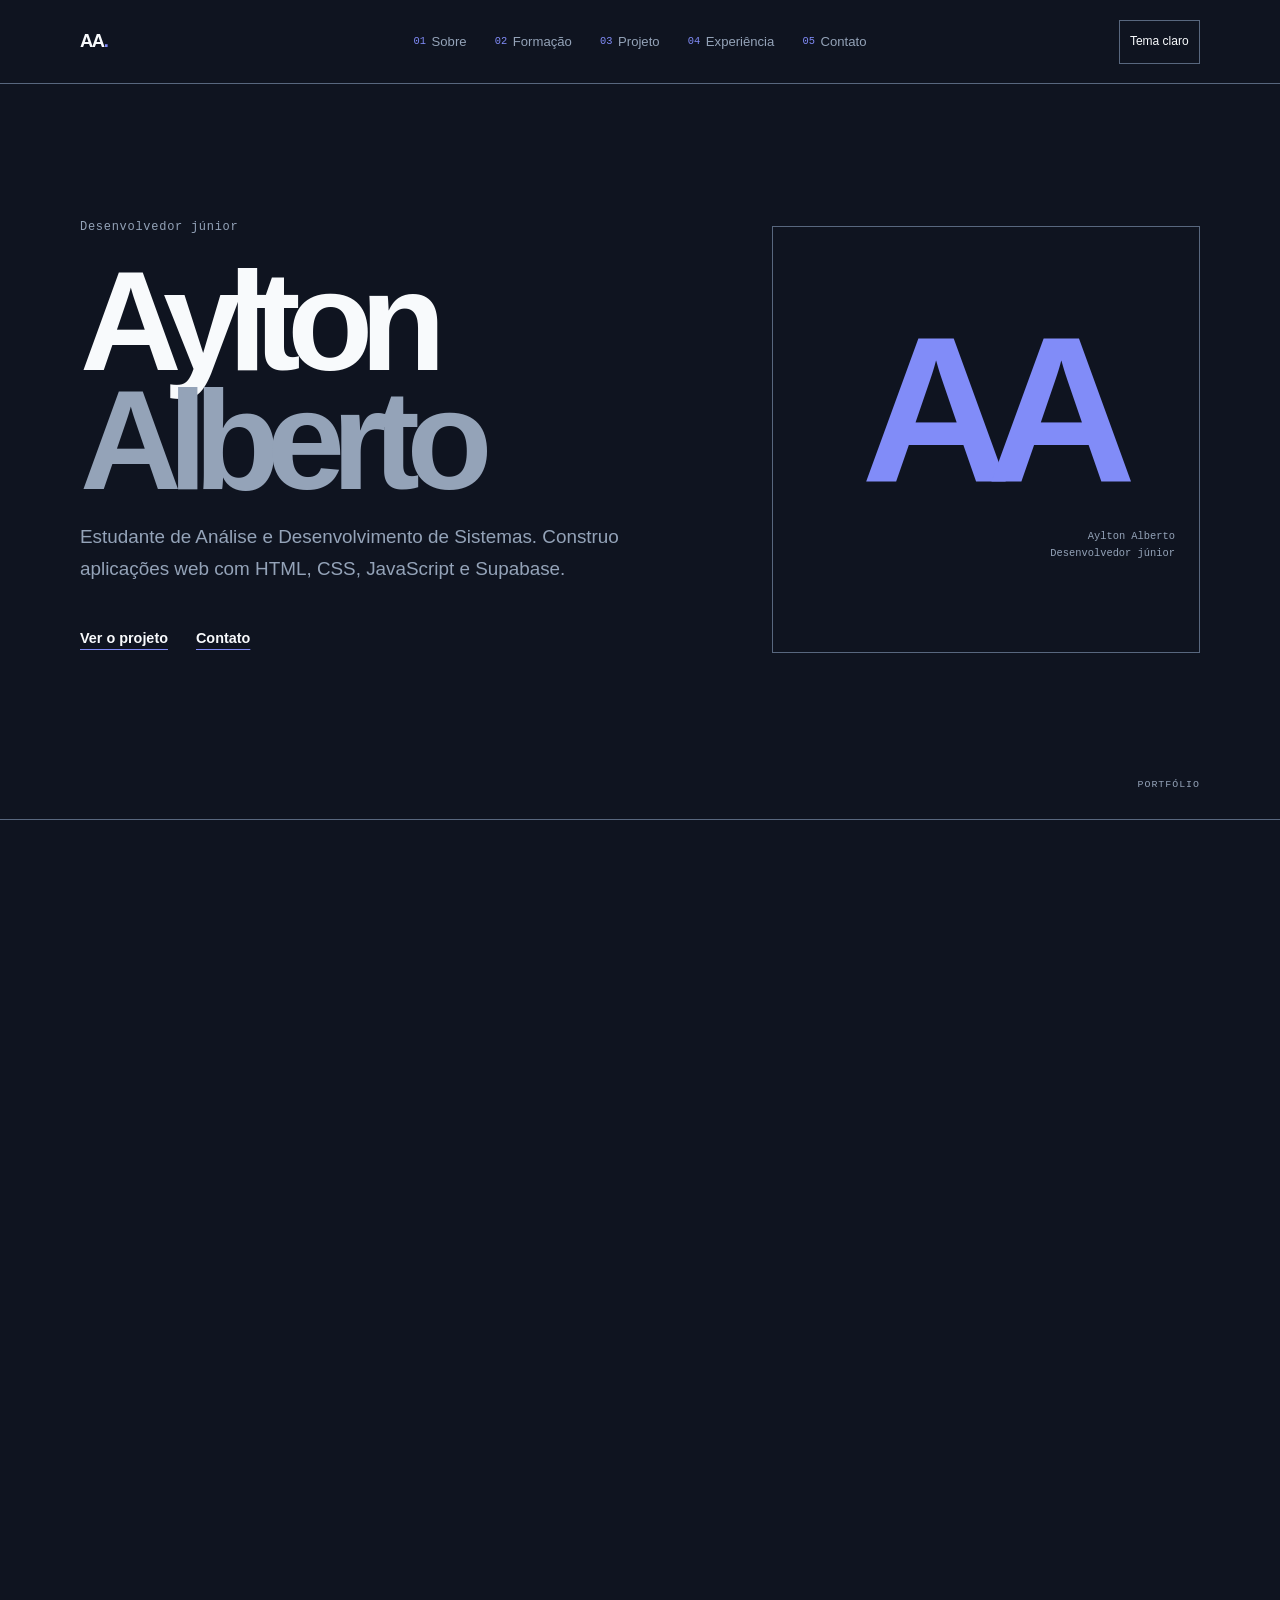
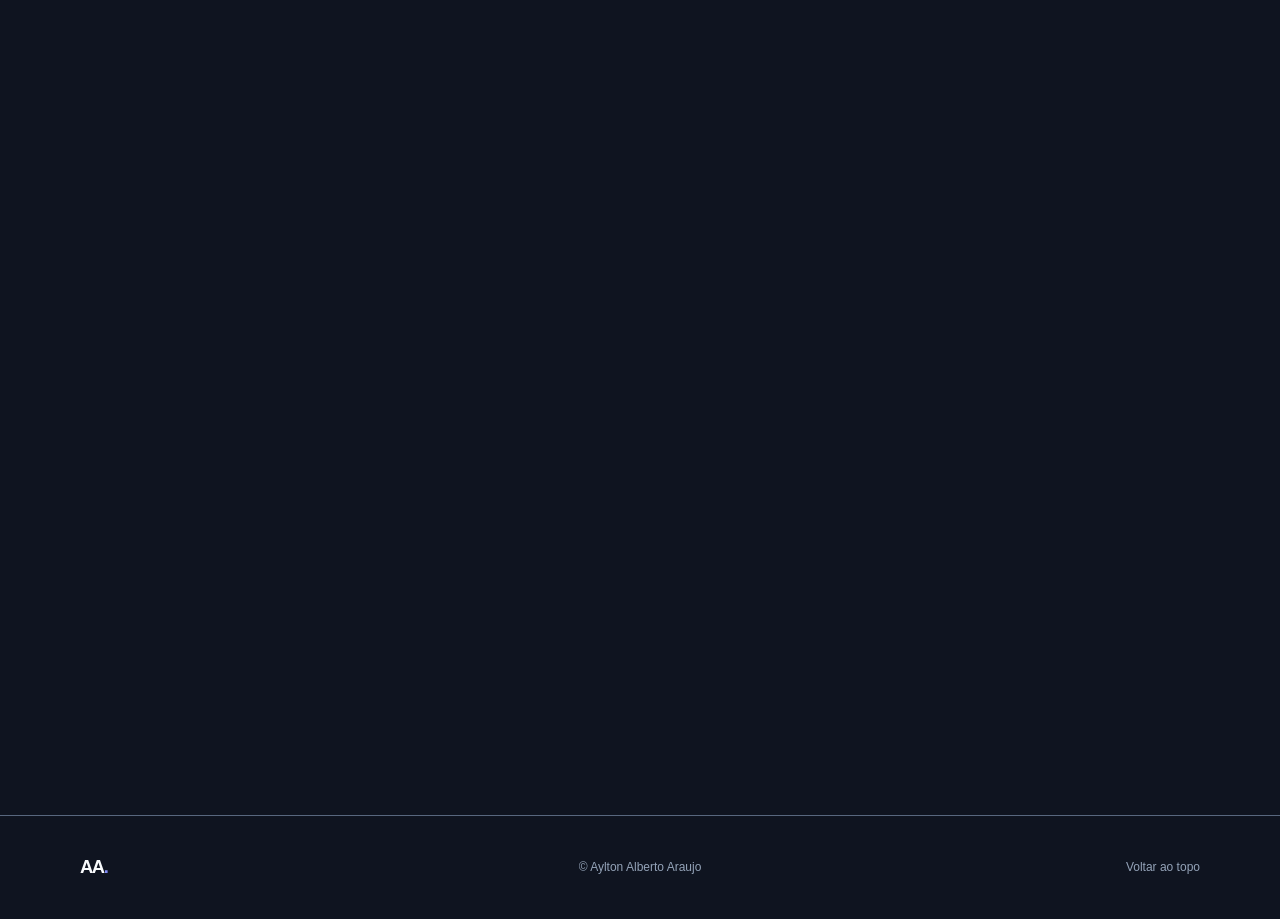
==== index.html @ ed8c5010 "site: versão inicial do currículo online" ====
<!doctype html>
<html lang="pt-BR">
<head>
  <meta charset="utf-8">
  <meta name="viewport" content="width=device-width, initial-scale=1">
  <meta name="description" content="Estudante de Análise e Desenvolvimento de Sistemas que desenvolve aplicações web com HTML, CSS, JavaScript e Supabase.">
  <meta name="theme-color" content="#0f1420">
  <meta http-equiv="Content-Security-Policy" content="default-src 'self'; img-src 'self' data:; style-src 'self'; script-src 'self'; base-uri 'none'; form-action 'none'">
  <link rel="canonical" href="https://dev-aylton.github.io/">
  <meta property="og:type" content="website">
  <meta property="og:title" content="Aylton Alberto Araujo | Desenvolvedor júnior">
  <meta property="og:description" content="Estudante de Análise e Desenvolvimento de Sistemas que desenvolve aplicações web com HTML, CSS, JavaScript e Supabase.">
  <meta property="og:url" content="https://dev-aylton.github.io/">
  <title>Aylton Alberto Araujo | Desenvolvedor júnior</title>
  <link rel="icon" href="assets/favicon.svg" type="image/svg+xml">
  <link rel="stylesheet" href="css/style.css">
  <script src="js/main.js" defer></script>
</head>
<body>
  <a class="skip-link" href="#conteudo">Pular para o conteúdo</a>
  <header class="site-header">
    <a class="wordmark" href="#inicio" aria-label="Aylton Alberto, início">AA<span>.</span></a>
    <button class="menu-toggle" type="button" aria-expanded="false" aria-controls="navegacao" aria-label="Abrir menu" hidden>
      <span></span><span></span>
    </button>
    <nav class="primary-nav" id="navegacao" aria-label="Navegação principal">
      <ul>
        <li><a href="#sobre"><span>01</span> Sobre</a></li>
        <li><a href="#formacao"><span>02</span> Formação</a></li>
        <li><a href="#projeto"><span>03</span> Projeto</a></li>
        <li><a href="#experiencia"><span>04</span> Experiência</a></li>
        <li><a href="#contato"><span>05</span> Contato</a></li>
      </ul>
    </nav>
    <button class="theme-toggle" type="button" aria-pressed="false" aria-label="Ativar tema claro">
      Tema claro
    </button>
  </header>

  <main id="conteudo">
    <section class="hero section-shell" id="inicio" aria-labelledby="titulo-principal">
      <div class="hero-copy">
        <p class="eyebrow">Desenvolvedor júnior</p>
        <h1 id="titulo-principal">Aylton<br><span>Alberto</span></h1>
        <p class="hero-summary">Estudante de Análise e Desenvolvimento de Sistemas. Construo aplicações web com HTML, CSS, JavaScript e Supabase.</p>
        <div class="hero-links">
          <a class="text-link" href="#projeto">Ver o projeto</a>
          <a class="text-link" href="#contato">Contato</a>
        </div>
      </div>
      <div class="hero-mark" aria-label="Monograma AA">
        <span>AA</span>
        <span class="mark-caption">Aylton Alberto<br>Desenvolvedor júnior</span>
      </div>
      <div class="hero-index" aria-hidden="true">PORTFÓLIO</div>
    </section>

    <section class="content-section section-shell about-section" id="sobre" aria-labelledby="titulo-sobre">
      <div class="section-heading">
        <p class="section-number">01 <span>/</span> Sobre</p>
        <h2 id="titulo-sobre">Sobre<br>mim.</h2>
      </div>
      <div class="section-body about-body">
        <p class="lead-copy">Sou estudante de Análise e Desenvolvimento de Sistemas e busco minha primeira oportunidade como desenvolvedor júnior. Meu principal projeto é o GastoPro, um aplicativo de controle financeiro pessoal. Antes da tecnologia, atuei na gestão de restaurantes e hotéis. Pratico jiu-jítsu há 3 anos.</p>
        <figure class="portrait">
          <img src="assets/aylton-sobre.webp" alt="Foto de Aylton Alberto Araujo" width="640" height="800">
          <figcaption>Aylton Alberto</figcaption>
        </figure>
      </div>
    </section>

    <section class="content-section section-shell education-section" id="formacao" aria-labelledby="titulo-formacao">
      <div class="section-heading">
        <p class="section-number">02 <span>/</span> Formação</p>
        <h2 id="titulo-formacao">Formação</h2>
      </div>
      <div class="section-body">
        <div class="detail-row">
          <span class="detail-label">Formação</span>
          <p>Análise e Desenvolvimento de Sistemas <span class="dash">—</span> Uninter <span class="dash">—</span> em andamento</p>
        </div>
        <div class="detail-row">
          <span class="detail-label">Idiomas</span>
          <p>Português e inglês</p>
        </div>
      </div>
    </section>

    <section class="content-section section-shell project-section" id="projeto" aria-labelledby="titulo-projeto">
      <div class="section-heading">
        <p class="section-number">03 <span>/</span> Projeto</p>
        <h2 id="titulo-projeto">GastoPro</h2>
      </div>
      <div class="section-body">
        <div class="project-intro">
          <h3>GastoPro</h3>
          <p>Aplicativo de controle financeiro pessoal (PWA).</p>
        </div>
        <div class="project-facts" aria-label="Destaques do projeto">
          <p><strong>PWA</strong><span>instalável</span></p>
          <p><strong>RLS</strong><span>Segurança por linha no banco (RLS, Supabase)</span></p>
          <p><strong>600+</strong><span>Mais de 600 testes automatizados</span></p>
        </div>
        <ul class="feature-list" aria-label="Funcionalidades">
          <li>Importação de extrato <span>(CSV, OFX e PDF)</span></li>
          <li>Relatórios <span>em PDF, CSV e Excel</span></li>
          <li>Login <span>com Google</span></li>
        </ul>
        <div class="project-links">
          <a class="text-link" href="https://dev-aylton.github.io/gastopro-app/" target="_blank" rel="noopener noreferrer">Abrir o app</a>
          <a class="text-link" href="https://github.com/Dev-Aylton/gastopro-app" target="_blank" rel="noopener noreferrer">Ver o código</a>
        </div>
      </div>
    </section>

    <section class="content-section section-shell experience-section" id="experiencia" aria-labelledby="titulo-experiencia">
      <div class="section-heading">
        <p class="section-number">04 <span>/</span> Experiência</p>
        <h2 id="titulo-experiencia">Experiência</h2>
      </div>
      <div class="section-body experience-list">
        <p>Gerente — Boni Sushi Concept</p>
        <p>Sommelier — Boni Villa Restaurante</p>
        <p>Gerente — Hotel e Restaurante Exotica, Praia da Pipa</p>
        <p>Maître — Bupitanga Hotel, Praia da Pipa</p>
      </div>
    </section>

    <section class="content-section section-shell contact-section" id="contato" aria-labelledby="titulo-contato">
      <div class="section-heading">
        <p class="section-number">05 <span>/</span> Contato</p>
        <h2 id="titulo-contato">Contato</h2>
      </div>
      <div class="section-body contact-links">
        <a class="contact-email" href="mailto:ayltondepipa@gmail.com">ayltondepipa@gmail.com</a>
        <a class="text-link" href="https://github.com/Dev-Aylton" target="_blank" rel="noopener noreferrer">GitHub</a>
        <!-- LinkedIn: adicionar quando existir -->
      </div>
    </section>
  </main>

  <footer class="site-footer section-shell">
    <a class="wordmark footer-mark" href="#inicio" aria-label="Voltar ao início">AA<span>.</span></a>
    <p>© Aylton Alberto Araujo</p>
    <a class="back-to-top" href="#inicio">Voltar ao topo</a>
  </footer>
</body>
</html>
---- css/style.css ----
:root {
  color-scheme: dark;
  --color-bg: #0f1420;
  --color-surface: #151a26;
  --color-text: #f8fafc;
  --color-muted: #94a3b8;
  --color-accent: #818cf8;
  --color-line: #58677e;
  --font-sans: "Segoe UI", "Helvetica Neue", Arial, sans-serif;
  --font-mono: "Cascadia Code", "SFMono-Regular", Consolas, monospace;
  --page-gutter: clamp(1.25rem, 6.25vw, 6.5rem);
}

:root[data-theme="light"] {
  color-scheme: light;
  --color-bg: #f8fafc;
  --color-surface: #ffffff;
  --color-text: #1e293b;
  --color-muted: #475569;
  --color-accent: #3730a3;
  --color-line: #8792a3;
}

* {
  box-sizing: border-box;
}

html {
  scroll-behavior: smooth;
  scroll-padding-top: 6rem;
}

body {
  min-width: 320px;
  margin: 0;
  background: var(--color-bg);
  color: var(--color-text);
  font-family: var(--font-sans);
  font-size: 1rem;
  line-height: 1.65;
  transition: background-color 180ms ease, color 180ms ease;
}

a {
  color: inherit;
  text-decoration-thickness: 1px;
  text-underline-offset: 0.28em;
}

button,
a {
  -webkit-tap-highlight-color: transparent;
}

a:focus-visible,
button:focus-visible {
  outline: 3px solid var(--color-accent);
  outline-offset: 4px;
}

button {
  color: inherit;
  font: inherit;
}

.skip-link {
  position: fixed;
  z-index: 20;
  top: 0.75rem;
  left: 0.75rem;
  padding: 0.7rem 1rem;
  transform: translateY(-180%);
  background: var(--color-text);
  color: var(--color-bg);
}

.skip-link:focus {
  transform: translateY(0);
}

.site-header {
  position: fixed;
  z-index: 10;
  inset: 0 0 auto;
  display: grid;
  grid-template-columns: 1fr auto 1fr;
  align-items: center;
  min-height: 5.25rem;
  padding: 0 var(--page-gutter);
  border-bottom: 1px solid var(--color-line);
  background: var(--color-bg);
}

.wordmark {
  display: inline-flex;
  width: fit-content;
  min-height: 44px;
  align-items: center;
  color: var(--color-text);
  font-size: 1.15rem;
  font-weight: 800;
  letter-spacing: -0.08em;
  text-decoration: none;
}

.wordmark span {
  color: var(--color-accent);
}

.primary-nav ul {
  display: flex;
  gap: clamp(0.8rem, 2.2vw, 2rem);
  align-items: center;
  margin: 0;
  padding: 0;
  list-style: none;
}

.primary-nav a {
  display: inline-flex;
  min-height: 44px;
  align-items: center;
  gap: 0.35rem;
  color: var(--color-muted);
  font-size: 0.82rem;
  text-decoration: none;
  transition: color 160ms ease;
}

.primary-nav a:hover,
.primary-nav a:focus-visible {
  color: var(--color-text);
}

.primary-nav a span,
.section-number,
.eyebrow,
.detail-label,
.hero-index,
.mark-caption,
.portrait figcaption {
  font-family: var(--font-mono);
}

.primary-nav a span {
  color: var(--color-accent);
  font-size: 0.65rem;
}

.theme-toggle {
  display: inline-flex;
  min-width: 44px;
  min-height: 44px;
  justify-self: end;
  align-items: center;
  justify-content: center;
  gap: 0.6rem;
  padding: 0.5rem 0.65rem;
  border: 1px solid var(--color-line);
  background: transparent;
  cursor: pointer;
}

.theme-toggle {
  font-size: 0.75rem;
}

.menu-toggle {
  display: none;
  width: 44px;
  height: 44px;
  justify-self: end;
  align-items: center;
  justify-content: center;
  flex-direction: column;
  gap: 6px;
  border: 1px solid var(--color-line);
  background: transparent;
  cursor: pointer;
}

.menu-toggle span {
  width: 17px;
  height: 1px;
  background: var(--color-text);
}

main {
  padding-top: 5.25rem;
}

.section-shell {
  padding-right: var(--page-gutter);
  padding-left: var(--page-gutter);
}

.hero {
  position: relative;
  display: grid;
  min-height: min(46rem, calc(100svh - 5.25rem));
  grid-template-columns: minmax(0, 1.2fr) minmax(12rem, 0.8fr);
  align-items: center;
  column-gap: 4vw;
  padding-top: 4rem;
  padding-bottom: 5.5rem;
  border-bottom: 1px solid var(--color-line);
  overflow: hidden;
}

.hero-copy {
  position: relative;
  z-index: 1;
}

.eyebrow {
  margin: 0 0 1.6rem;
  color: var(--color-muted);
  font-size: 0.75rem;
  letter-spacing: 0.06em;
}

.eyebrow span {
  padding: 0 0.45rem;
  color: var(--color-accent);
}

h1,
h2,
h3,
p,
figure {
  margin-top: 0;
}

.hero h1 {
  margin-bottom: 1.3rem;
  font-size: clamp(4.3rem, 11vw, 10.25rem);
  font-weight: 650;
  letter-spacing: -0.095em;
  line-height: 0.84;
}

.hero h1 span {
  color: var(--color-muted);
}

.hero-summary {
  max-width: 34rem;
  margin-bottom: 2rem;
  color: var(--color-muted);
  font-size: clamp(1rem, 1.5vw, 1.18rem);
  line-height: 1.7;
}

.hero-links,
.project-links {
  display: flex;
  flex-wrap: wrap;
  gap: 1.75rem;
}

.text-link {
  display: inline-flex;
  min-height: 44px;
  align-items: center;
  gap: 0.6rem;
  color: var(--color-text);
  font-size: 0.9rem;
  font-weight: 600;
  text-decoration-color: var(--color-accent);
  text-decoration-line: underline;
  text-underline-offset: 0.42em;
  transition: color 160ms ease;
}

.text-link:hover {
  color: var(--color-accent);
}

.hero-mark {
  display: flex;
  min-height: 18rem;
  align-items: center;
  justify-content: center;
  flex-direction: column;
  justify-self: end;
  aspect-ratio: 1;
  width: min(100%, 27rem);
  border: 1px solid var(--color-line);
}

.hero-mark > span:first-child {
  color: var(--color-accent);
  font-size: clamp(6rem, 17vw, 13rem);
  font-weight: 750;
  letter-spacing: -0.12em;
  line-height: 0.9;
}

.mark-caption {
  align-self: flex-end;
  margin: 1.5rem 1.5rem 0 0;
  color: var(--color-muted);
  font-size: 0.65rem;
  line-height: 1.6;
  text-align: right;
}

.hero-index {
  position: absolute;
  right: var(--page-gutter);
  bottom: 1.6rem;
  display: flex;
  gap: 1rem;
  color: var(--color-muted);
  font-size: 0.62rem;
  letter-spacing: 0.1em;
}

.hero-index span {
  color: var(--color-accent);
}

.content-section {
  display: grid;
  grid-template-columns: minmax(13rem, 0.8fr) minmax(0, 1.2fr);
  column-gap: 8vw;
  padding-top: clamp(5rem, 10vw, 9.5rem);
  padding-bottom: clamp(5rem, 10vw, 9.5rem);
  border-bottom: 1px solid var(--color-line);
}

.section-heading {
  align-self: start;
}

.section-number {
  margin-bottom: 2.1rem;
  color: var(--color-accent);
  font-size: 0.72rem;
  letter-spacing: 0.1em;
}

.section-number span {
  padding: 0 0.35rem;
  color: var(--color-muted);
}

.section-heading h2 {
  margin-bottom: 0;
  font-size: clamp(2.2rem, 4.5vw, 4.5rem);
  font-weight: 600;
  letter-spacing: -0.075em;
  line-height: 1.02;
}

.section-body {
  min-width: 0;
  align-self: center;
}

.lead-copy {
  max-width: 43rem;
  margin-bottom: 2.5rem;
  font-size: clamp(1.25rem, 2.5vw, 2rem);
  letter-spacing: -0.035em;
  line-height: 1.45;
}

.portrait {
  width: min(100%, 20rem);
  margin: 0 0 0 auto;
}

.portrait img {
  display: block;
  width: 100%;
  height: auto;
  aspect-ratio: 4 / 5;
  object-fit: cover;
  object-position: center;
}

.portrait figcaption {
  margin-top: 0.65rem;
  color: var(--color-muted);
  font-size: 0.62rem;
}

.education-section {
  background: var(--color-surface);
}

.detail-row {
  display: grid;
  grid-template-columns: minmax(6rem, 0.35fr) minmax(0, 1fr);
  gap: 1rem;
  padding: 1.5rem 0;
  border-top: 1px solid var(--color-line);
}

.detail-row:last-child {
  border-bottom: 1px solid var(--color-line);
}

.detail-label {
  color: var(--color-muted);
  font-size: 0.7rem;
}

.detail-row p {
  margin-bottom: 0;
}

.dash {
  color: var(--color-accent);
}

.project-section {
  background: var(--color-bg);
}

.project-intro {
  padding-bottom: 2rem;
  border-bottom: 1px solid var(--color-line);
}

.project-intro h3 {
  margin-bottom: 0.25rem;
  font-size: clamp(2rem, 4vw, 3.5rem);
  font-weight: 600;
  letter-spacing: -0.07em;
}

.project-intro p {
  margin-bottom: 0;
  color: var(--color-muted);
}

.project-facts {
  display: grid;
  grid-template-columns: repeat(3, minmax(0, 1fr));
  gap: 1.5rem;
  padding: 2rem 0;
  border-bottom: 1px solid var(--color-line);
}

.project-facts p {
  display: flex;
  min-width: 0;
  margin-bottom: 0;
  flex-direction: column;
}

.project-facts strong {
  color: var(--color-accent);
  font-size: clamp(2rem, 4.5vw, 4rem);
  font-weight: 600;
  letter-spacing: -0.07em;
  line-height: 1.15;
}

.project-facts p:nth-child(2) strong {
  font-size: clamp(1.7rem, 3vw, 2.8rem);
}

.project-facts span {
  max-width: 13rem;
  color: var(--color-muted);
  font-size: 0.8rem;
  line-height: 1.5;
}

.feature-list {
  margin: 0;
  padding: 0;
  list-style: none;
}

.feature-list li {
  display: flex;
  min-height: 3.8rem;
  align-items: center;
  justify-content: space-between;
  gap: 1rem;
  border-bottom: 1px solid var(--color-line);
  font-size: 0.93rem;
}

.feature-list li span {
  color: var(--color-muted);
  text-align: right;
}

.project-links {
  gap: 1.5rem;
  padding-top: 1.4rem;
}

.experience-section {
  background: var(--color-surface);
}

.experience-list {
  color: var(--color-muted);
  font-size: 0.9rem;
}

.experience-list p {
  margin-bottom: 0;
  padding: 0.65rem 0;
  border-bottom: 1px solid var(--color-line);
}

.experience-list p:first-child {
  border-top: 1px solid var(--color-line);
}

.contact-section {
  min-height: 28rem;
  align-items: center;
  background: var(--color-bg);
}

.contact-links {
  display: flex;
  align-items: flex-start;
  flex-direction: column;
  gap: 1.5rem;
}

.contact-email {
  display: inline-flex;
  max-width: 100%;
  min-height: 44px;
  align-items: center;
  color: var(--color-text);
  font-size: clamp(1.3rem, 3.3vw, 2.9rem);
  font-weight: 600;
  letter-spacing: -0.06em;
  text-decoration-color: var(--color-accent);
  text-underline-offset: 0.3em;
}

.site-footer {
  display: grid;
  min-height: 6.5rem;
  grid-template-columns: 1fr 1fr 1fr;
  align-items: center;
  gap: 1rem;
  border-top: 1px solid var(--color-line);
  color: var(--color-muted);
  font-size: 0.75rem;
}

.footer-mark {
  color: var(--color-text);
}

.site-footer p {
  margin-bottom: 0;
  text-align: center;
}

.back-to-top {
  display: inline-flex;
  min-height: 44px;
  align-items: center;
  justify-self: end;
  color: var(--color-muted);
  text-decoration: none;
}

.not-found-page main {
  padding-top: 0;
}

.not-found {
  display: flex;
  min-height: 100svh;
  align-items: flex-start;
  justify-content: center;
  flex-direction: column;
}

.not-found h1 {
  margin-bottom: 2rem;
  font-size: clamp(3.5rem, 10vw, 8rem);
  letter-spacing: -0.09em;
  line-height: 0.95;
}

.has-reveal .reveal:not(.is-visible) {
  opacity: 0;
  transform: translateY(1.2rem);
}

.reveal {
  transition: opacity 450ms ease, transform 450ms ease;
}

.reveal.is-visible {
  opacity: 1;
  transform: translateY(0);
}

@media (max-width: 900px) {
  .site-header {
    grid-template-columns: auto 1fr auto;
    column-gap: 1.25rem;
  }

  .primary-nav ul {
    gap: clamp(0.45rem, 1.5vw, 1rem);
  }

  .primary-nav a {
    font-size: 0.72rem;
  }

  .theme-toggle {
    gap: 0;
  }

  .content-section {
    column-gap: 5vw;
  }
}

@media (max-width: 680px) {
  :root {
    --page-gutter: 1.25rem;
  }

  .site-header {
    grid-template-columns: 1fr auto auto;
    column-gap: 0.65rem;
    min-height: 4.25rem;
  }

  main {
    padding-top: 4.25rem;
  }

  .menu-toggle:not([hidden]) {
    display: flex;
  }

  .primary-nav {
    grid-column: 1 / -1;
    grid-row: 2;
  }

  .primary-nav ul {
    display: grid;
    grid-template-columns: repeat(2, minmax(0, 1fr));
    gap: 0 1rem;
    padding: 0.25rem 0 1rem;
  }

  .primary-nav a {
    width: 100%;
    font-size: 0.8rem;
  }

  .js .primary-nav:not(.is-open) {
    display: none;
  }

  .hero {
    min-height: 0;
    grid-template-columns: minmax(0, 1fr);
    row-gap: 2.5rem;
    padding-top: 4rem;
    padding-bottom: 4rem;
  }

  .hero h1 {
    font-size: clamp(4.5rem, 19vw, 7rem);
  }

  .hero-mark {
    min-height: 0;
    width: min(72%, 18rem);
    justify-self: start;
  }

  .hero-mark > span:first-child {
    font-size: clamp(6rem, 27vw, 10rem);
  }

  .mark-caption {
    margin-top: 1rem;
    margin-right: 1rem;
  }

  .hero-index {
    right: var(--page-gutter);
    bottom: 1.35rem;
  }

  .content-section {
    grid-template-columns: minmax(0, 1fr);
    row-gap: 2.5rem;
    padding-top: 4.5rem;
    padding-bottom: 4.5rem;
  }

  .section-number {
    margin-bottom: 1.1rem;
  }

  .section-heading h2 {
    font-size: clamp(2.4rem, 11vw, 4rem);
  }

  .lead-copy {
    font-size: 1.3rem;
  }

  .portrait {
    width: min(76%, 18rem);
    margin-left: 0;
  }

  .project-facts {
    grid-template-columns: minmax(0, 1fr);
    gap: 1.25rem;
  }

  .project-facts p {
    display: grid;
    grid-template-columns: 6.5rem minmax(0, 1fr);
    align-items: center;
    gap: 0.75rem;
  }

  .project-facts span {
    max-width: none;
  }

  .feature-list li {
    align-items: flex-start;
    flex-direction: column;
    justify-content: center;
    gap: 0;
    padding: 0.7rem 0;
  }

  .feature-list li span {
    text-align: left;
  }

  .contact-section {
    min-height: 0;
  }

  .contact-email {
    font-size: clamp(1.1rem, 5.2vw, 1.8rem);
  }

  .site-footer {
    min-height: 6rem;
    grid-template-columns: auto 1fr;
    padding-top: 0.75rem;
    padding-bottom: 0.75rem;
  }

  .site-footer p {
    text-align: right;
  }

  .back-to-top {
    grid-column: 1 / -1;
    justify-self: start;
  }
}

@media (prefers-reduced-motion: reduce) {
  *,
  *::before,
  *::after {
    scroll-behavior: auto;
    transition-duration: 0.01ms;
    animation-duration: 0.01ms;
    animation-iteration-count: 1;
  }
}
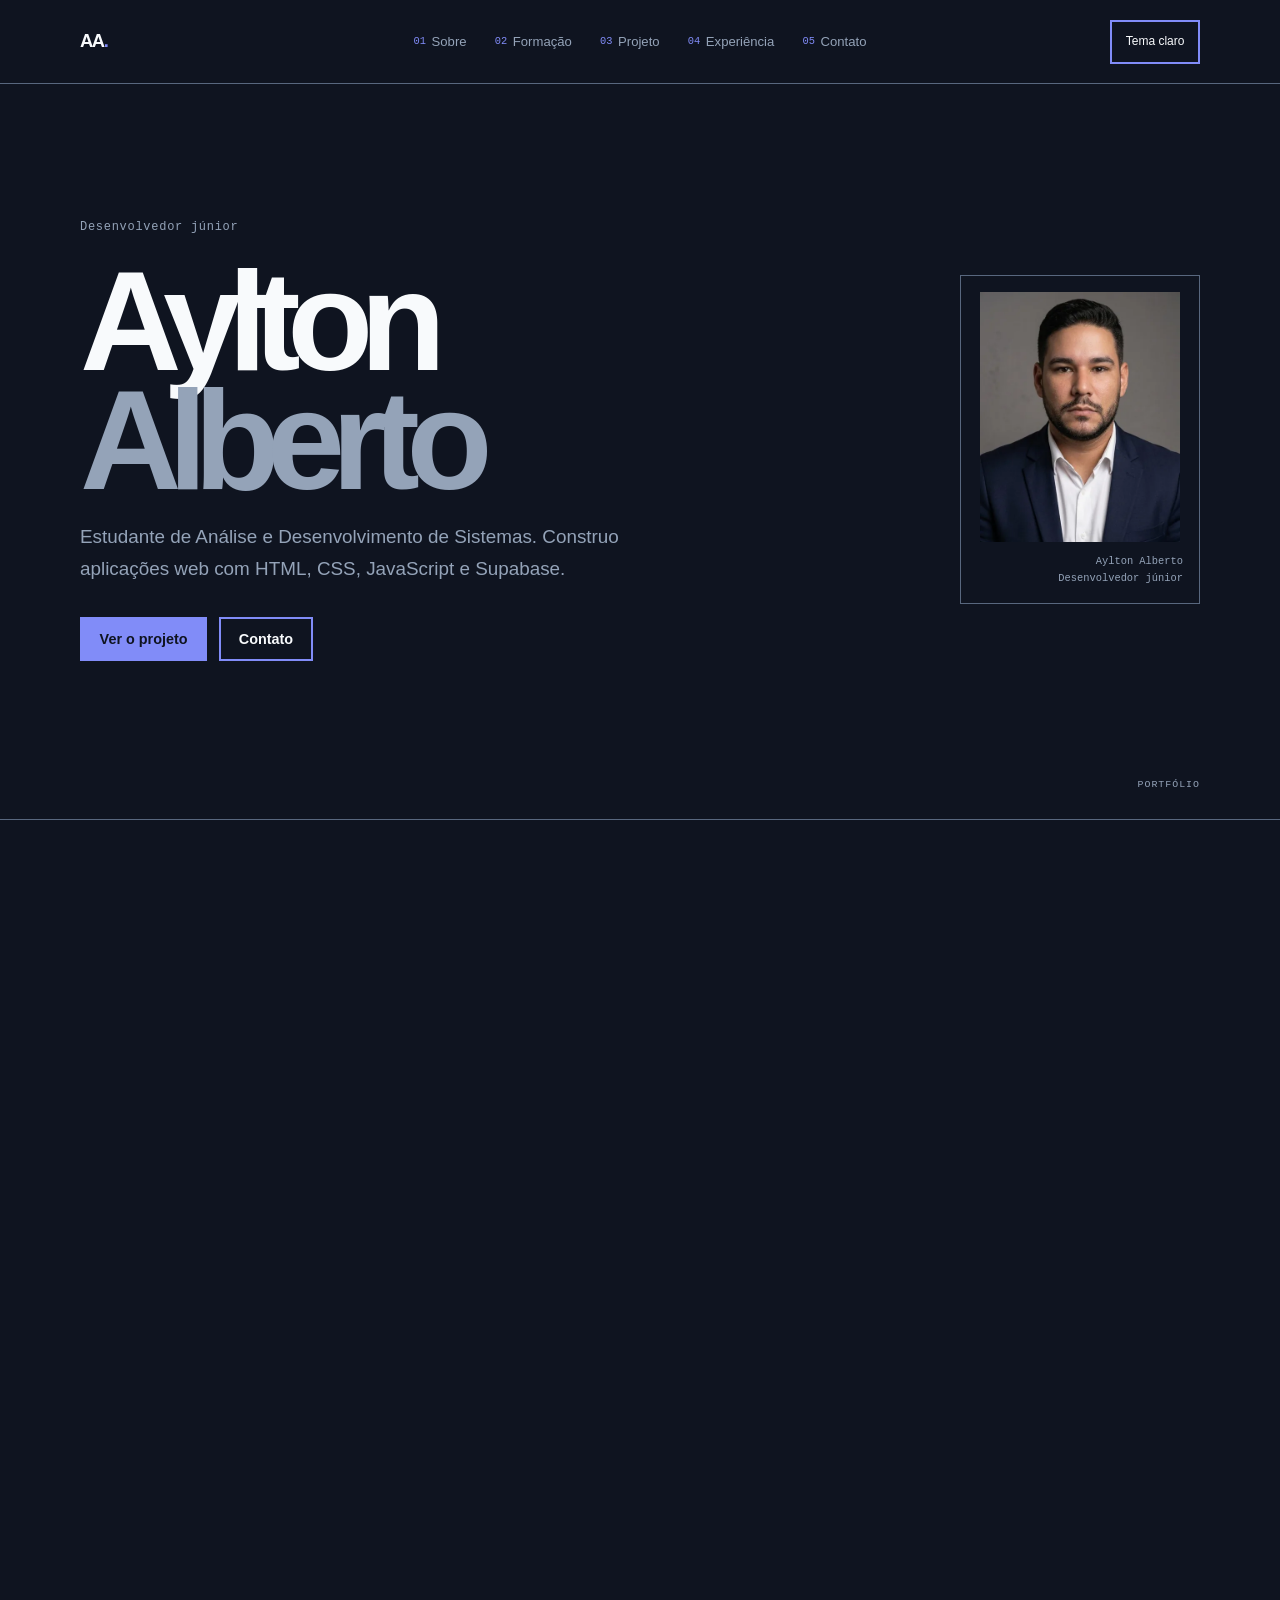
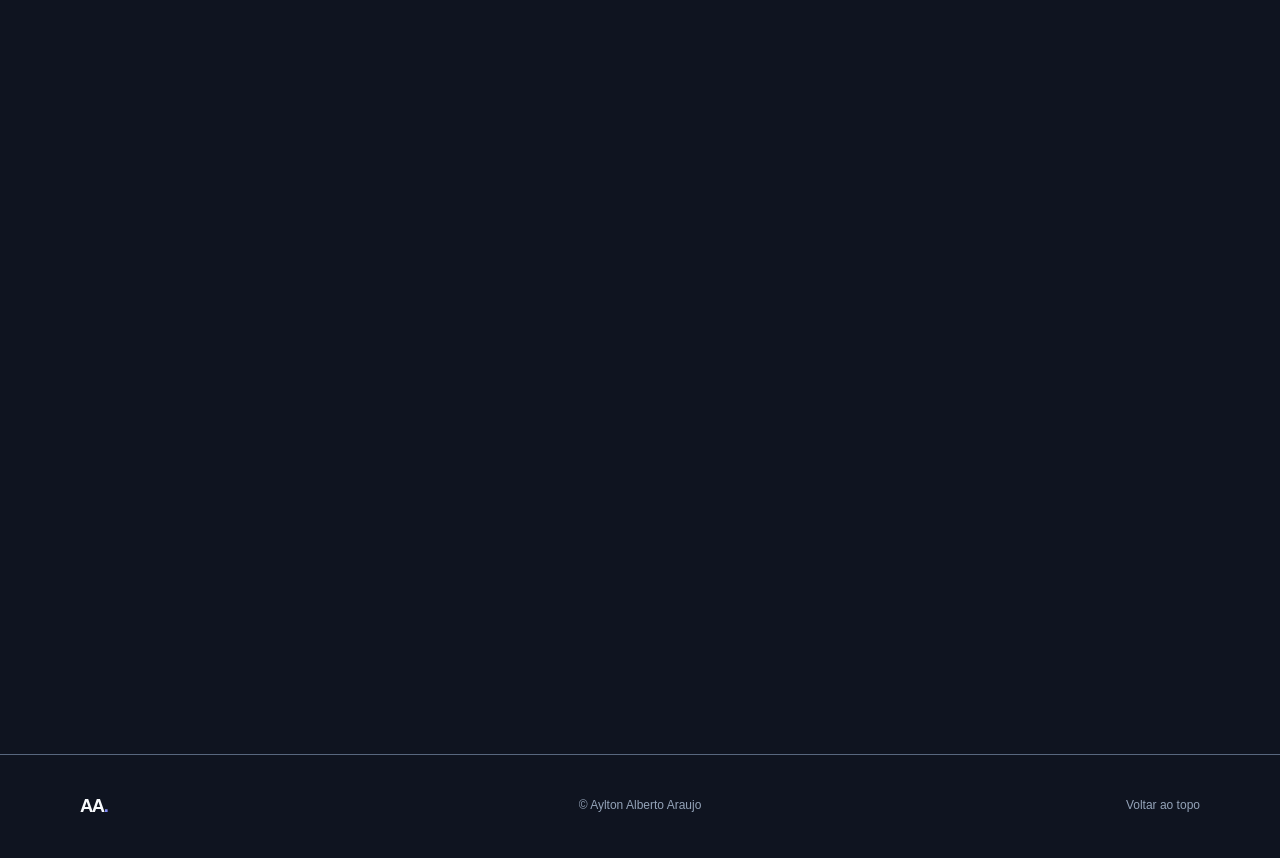
==== commit 03439f6c: "site: botões, foto de perfil e ajustes de conteúdo" ====
--- a/index.html
+++ b/index.html
@@ -44,12 +44,12 @@
         <h1 id="titulo-principal">Aylton<br><span>Alberto</span></h1>
         <p class="hero-summary">Estudante de Análise e Desenvolvimento de Sistemas. Construo aplicações web com HTML, CSS, JavaScript e Supabase.</p>
         <div class="hero-links">
-          <a class="text-link" href="#projeto">Ver o projeto</a>
-          <a class="text-link" href="#contato">Contato</a>
+          <a class="button-link action-primary" href="#projeto">Ver o projeto</a>
+          <a class="button-link action-secondary" href="#contato">Contato</a>
         </div>
       </div>
-      <div class="hero-mark" aria-label="Monograma AA">
-        <span>AA</span>
+      <div class="hero-mark">
+        <img class="hero-portrait" src="assets/aylton-perfil.webp" alt="Retrato de Aylton Alberto Araujo" width="480" height="600">
         <span class="mark-caption">Aylton Alberto<br>Desenvolvedor júnior</span>
       </div>
       <div class="hero-index" aria-hidden="true">PORTFÓLIO</div>
@@ -77,7 +77,8 @@
       <div class="section-body">
         <div class="detail-row">
           <span class="detail-label">Formação</span>
-          <p>Análise e Desenvolvimento de Sistemas <span class="dash">—</span> Uninter <span class="dash">—</span> em andamento</p>
+          <p>Análise e Desenvolvimento de Sistemas <span class="dash">—</span> Uninter <span class="dash">—</span> em andamento
+            <span class="education-progress">41% da carga horária concluída</span></p>
         </div>
         <div class="detail-row">
           <span class="detail-label">Idiomas</span>
@@ -93,7 +94,6 @@
       </div>
       <div class="section-body">
         <div class="project-intro">
-          <h3>GastoPro</h3>
           <p>Aplicativo de controle financeiro pessoal (PWA).</p>
         </div>
         <div class="project-facts" aria-label="Destaques do projeto">
@@ -107,8 +107,8 @@
           <li>Login <span>com Google</span></li>
         </ul>
         <div class="project-links">
-          <a class="text-link" href="https://dev-aylton.github.io/gastopro-app/" target="_blank" rel="noopener noreferrer">Abrir o app</a>
-          <a class="text-link" href="https://github.com/Dev-Aylton/gastopro-app" target="_blank" rel="noopener noreferrer">Ver o código</a>
+          <a class="button-link action-primary" href="https://dev-aylton.github.io/gastopro-app/" target="_blank" rel="noopener noreferrer">Abrir o app</a>
+          <a class="button-link action-secondary" href="https://github.com/Dev-Aylton/gastopro-app" target="_blank" rel="noopener noreferrer">Ver o código</a>
         </div>
       </div>
     </section>
@@ -132,8 +132,8 @@
         <h2 id="titulo-contato">Contato</h2>
       </div>
       <div class="section-body contact-links">
-        <a class="contact-email" href="mailto:ayltondepipa@gmail.com">ayltondepipa@gmail.com</a>
-        <a class="text-link" href="https://github.com/Dev-Aylton" target="_blank" rel="noopener noreferrer">GitHub</a>
+        <a class="button-link action-primary contact-email" href="mailto:ayltondepipa@gmail.com">ayltondepipa@gmail.com</a>
+        <a class="button-link action-secondary" href="https://github.com/Dev-Aylton" target="_blank" rel="noopener noreferrer">GitHub</a>
         <!-- LinkedIn: adicionar quando existir -->
       </div>
     </section>
--- a/css/style.css
+++ b/css/style.css
@@ -6,6 +6,7 @@
   --color-muted: #94a3b8;
   --color-accent: #818cf8;
   --color-line: #58677e;
+  --button-ink: #0f1420;
   --font-sans: "Segoe UI", "Helvetica Neue", Arial, sans-serif;
   --font-mono: "Cascadia Code", "SFMono-Regular", Consolas, monospace;
   --page-gutter: clamp(1.25rem, 6.25vw, 6.5rem);
@@ -19,6 +20,7 @@
   --color-muted: #475569;
   --color-accent: #3730a3;
   --color-line: #8792a3;
+  --button-ink: #ffffff;
 }
 
 * {
@@ -55,7 +57,7 @@
 a:focus-visible,
 button:focus-visible {
   outline: 3px solid var(--color-accent);
-  outline-offset: 4px;
+  outline-offset: 3px;
 }
 
 button {
@@ -154,15 +156,24 @@
   justify-self: end;
   align-items: center;
   justify-content: center;
-  gap: 0.6rem;
-  padding: 0.5rem 0.65rem;
-  border: 1px solid var(--color-line);
+  padding: 0.55rem 0.85rem;
+  border: 2px solid var(--color-accent);
   background: transparent;
+  font-size: 0.75rem;
   cursor: pointer;
-}
-
-.theme-toggle {
-  font-size: 0.75rem;
+  transition: background-color 140ms ease, color 140ms ease, border-color 140ms ease;
+}
+
+.theme-toggle:hover {
+  border-color: var(--color-accent);
+  background: var(--color-accent);
+  color: var(--button-ink);
+}
+
+.theme-toggle:active {
+  border-color: var(--color-accent);
+  background: var(--color-surface);
+  color: var(--color-text);
 }
 
 .menu-toggle {
@@ -255,51 +266,79 @@
 .hero-links,
 .project-links {
   display: flex;
+  align-items: flex-start;
   flex-wrap: wrap;
-  gap: 1.75rem;
-}
-
-.text-link {
+  gap: 0.75rem;
+}
+
+.button-link {
   display: inline-flex;
+  width: fit-content;
+  max-width: 100%;
   min-height: 44px;
   align-items: center;
-  gap: 0.6rem;
+  justify-content: center;
+  padding: 0.65rem 1.1rem;
+  border: 2px solid transparent;
   color: var(--color-text);
   font-size: 0.9rem;
-  font-weight: 600;
-  text-decoration-color: var(--color-accent);
-  text-decoration-line: underline;
-  text-underline-offset: 0.42em;
-  transition: color 160ms ease;
-}
-
-.text-link:hover {
+  font-weight: 700;
+  line-height: 1.3;
+  text-decoration: none;
+  transition: background-color 140ms ease, color 140ms ease, border-color 140ms ease;
+}
+
+.action-primary {
+  border-color: var(--color-accent);
+  color: var(--button-ink);
+  background: var(--color-accent);
+}
+
+.action-primary:hover {
   color: var(--color-accent);
+  background: transparent;
+}
+
+.action-secondary {
+  border-color: var(--color-accent);
+  color: var(--color-text);
+  background: transparent;
+}
+
+.action-secondary:hover {
+  color: var(--button-ink);
+  background: var(--color-accent);
+}
+
+.button-link:active {
+  border-color: var(--color-accent);
+  color: var(--color-text);
+  background: var(--color-surface);
 }
 
 .hero-mark {
   display: flex;
-  min-height: 18rem;
-  align-items: center;
+  width: min(100%, 15rem);
+  align-items: flex-end;
   justify-content: center;
   flex-direction: column;
   justify-self: end;
-  aspect-ratio: 1;
-  width: min(100%, 27rem);
+  gap: 0.7rem;
+  padding: 1rem;
   border: 1px solid var(--color-line);
 }
 
-.hero-mark > span:first-child {
-  color: var(--color-accent);
-  font-size: clamp(6rem, 17vw, 13rem);
-  font-weight: 750;
-  letter-spacing: -0.12em;
-  line-height: 0.9;
+.hero-portrait {
+  display: block;
+  width: min(100%, 12.5rem);
+  height: auto;
+  aspect-ratio: 4 / 5;
+  align-self: center;
+  object-fit: cover;
 }
 
 .mark-caption {
-  align-self: flex-end;
-  margin: 1.5rem 1.5rem 0 0;
+  margin: 0;
   color: var(--color-muted);
   font-size: 0.65rem;
   line-height: 1.6;
@@ -412,6 +451,13 @@
   margin-bottom: 0;
 }
 
+.education-progress {
+  display: block;
+  margin-top: 0.25rem;
+  color: var(--color-muted);
+  font-size: 0.875em;
+}
+
 .dash {
   color: var(--color-accent);
 }
@@ -423,13 +469,6 @@
 .project-intro {
   padding-bottom: 2rem;
   border-bottom: 1px solid var(--color-line);
-}
-
-.project-intro h3 {
-  margin-bottom: 0.25rem;
-  font-size: clamp(2rem, 4vw, 3.5rem);
-  font-weight: 600;
-  letter-spacing: -0.07em;
 }
 
 .project-intro p {
@@ -441,6 +480,7 @@
   display: grid;
   grid-template-columns: repeat(3, minmax(0, 1fr));
   gap: 1.5rem;
+  align-items: start;
   padding: 2rem 0;
   border-bottom: 1px solid var(--color-line);
 }
@@ -460,10 +500,6 @@
   line-height: 1.15;
 }
 
-.project-facts p:nth-child(2) strong {
-  font-size: clamp(1.7rem, 3vw, 2.8rem);
-}
-
 .project-facts span {
   max-width: 13rem;
   color: var(--color-muted);
@@ -526,20 +562,13 @@
   display: flex;
   align-items: flex-start;
   flex-direction: column;
-  gap: 1.5rem;
+  gap: 0.75rem;
 }
 
 .contact-email {
-  display: inline-flex;
-  max-width: 100%;
-  min-height: 44px;
-  align-items: center;
-  color: var(--color-text);
-  font-size: clamp(1.3rem, 3.3vw, 2.9rem);
-  font-weight: 600;
-  letter-spacing: -0.06em;
-  text-decoration-color: var(--color-accent);
-  text-underline-offset: 0.3em;
+  font-size: clamp(1rem, 3vw, 2rem);
+  letter-spacing: -0.045em;
+  white-space: nowrap;
 }
 
 .site-footer {
@@ -618,10 +647,6 @@
     font-size: 0.72rem;
   }
 
-  .theme-toggle {
-    gap: 0;
-  }
-
   .content-section {
     column-gap: 5vw;
   }
@@ -680,13 +705,12 @@
   }
 
   .hero-mark {
-    min-height: 0;
-    width: min(72%, 18rem);
+    width: min(72vw, 15rem);
     justify-self: start;
   }
 
-  .hero-mark > span:first-child {
-    font-size: clamp(6rem, 27vw, 10rem);
+  .hero-portrait {
+    width: min(100%, 12.5rem);
   }
 
   .mark-caption {
@@ -753,10 +777,6 @@
 
   .contact-section {
     min-height: 0;
-  }
-
-  .contact-email {
-    font-size: clamp(1.1rem, 5.2vw, 1.8rem);
   }
 
   .site-footer {
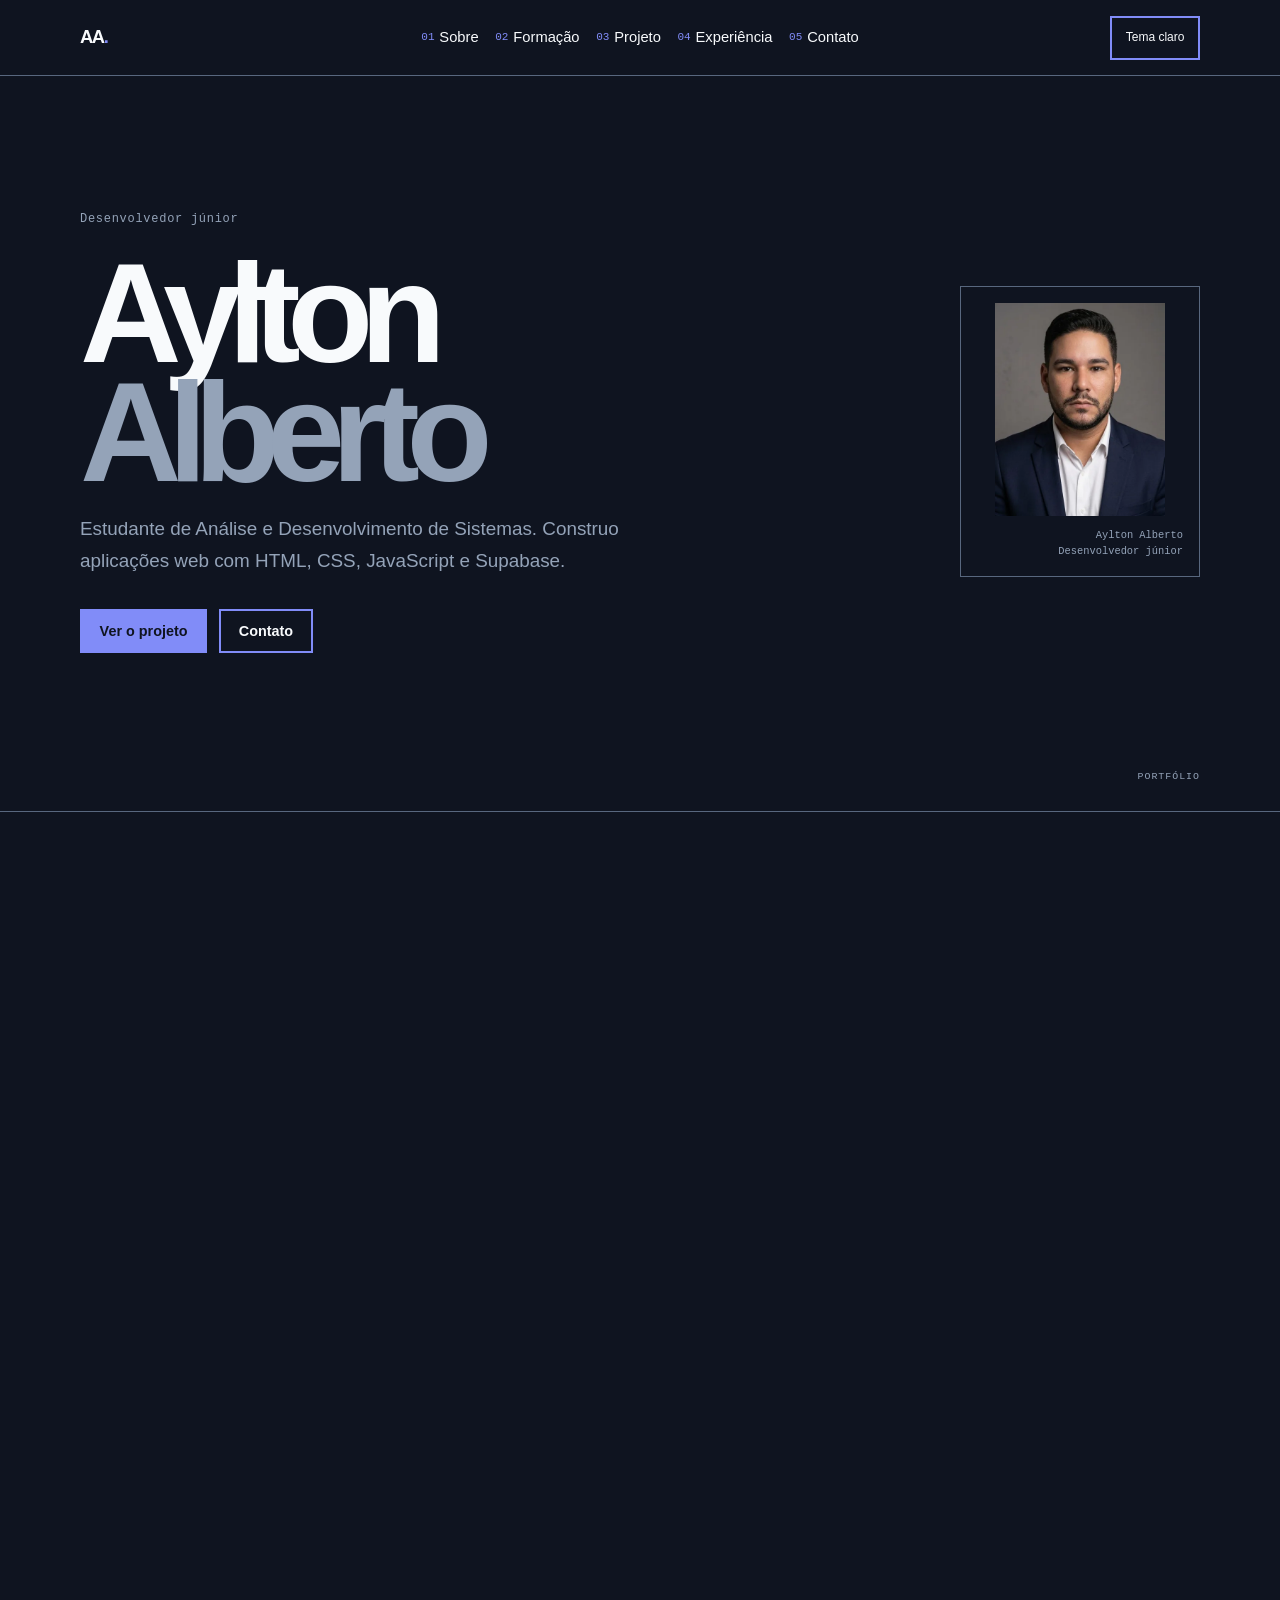
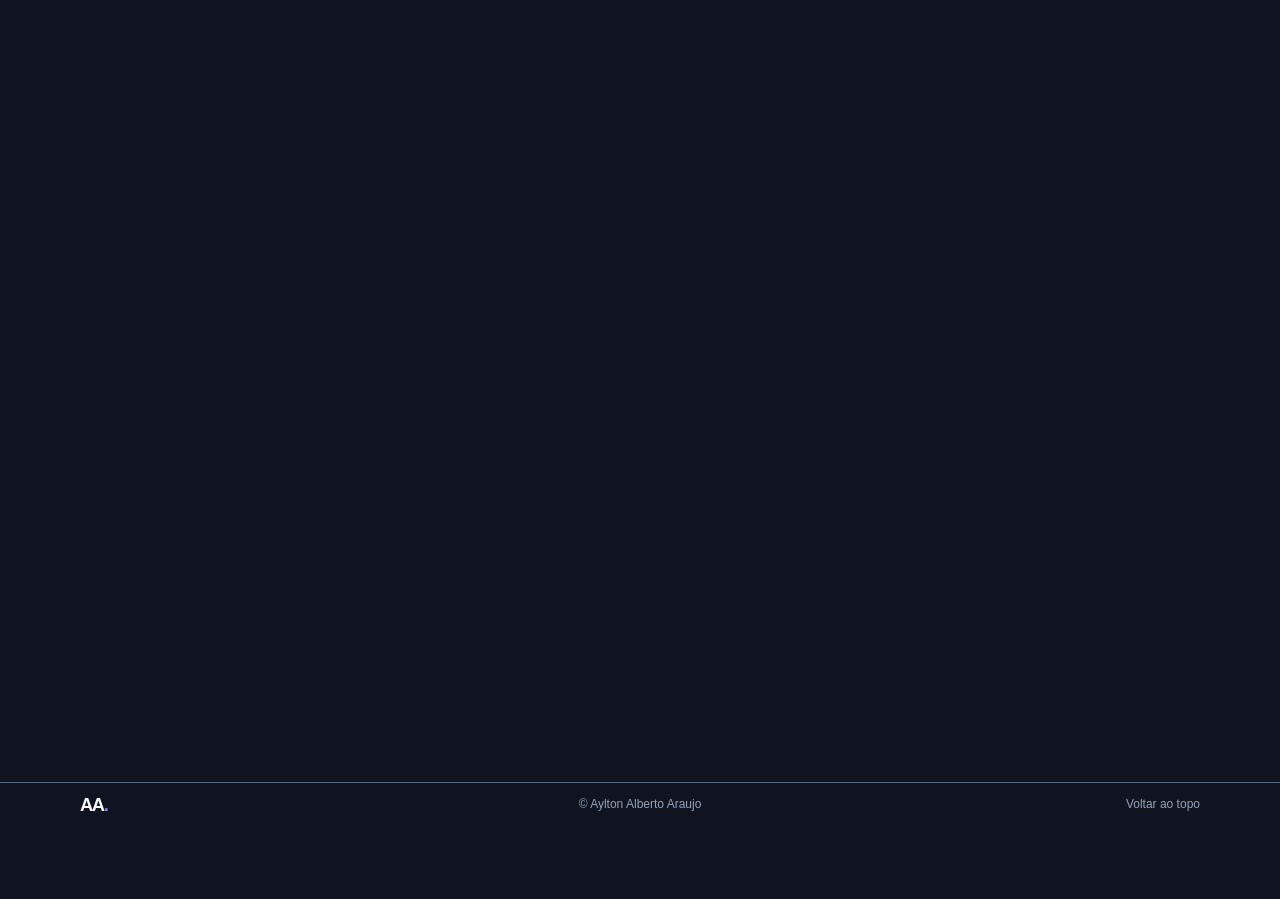
==== commit c0e1fd88: "site: contato corrigido, interações dos links e botão voltar ao topo" ====
--- a/index.html
+++ b/index.html
@@ -107,8 +107,11 @@
           <li>Login <span>com Google</span></li>
         </ul>
         <div class="project-links">
-          <a class="button-link action-primary" href="https://dev-aylton.github.io/gastopro-app/" target="_blank" rel="noopener noreferrer">Abrir o app</a>
-          <a class="button-link action-secondary" href="https://github.com/Dev-Aylton/gastopro-app" target="_blank" rel="noopener noreferrer">Ver o código</a>
+          <div class="action-group">
+            <a class="button-link action-primary" href="https://dev-aylton.github.io/gastopro-app/" target="_blank" rel="noopener noreferrer">Abrir o app</a>
+            <a class="button-link action-secondary" href="https://github.com/Dev-Aylton/gastopro-app" target="_blank" rel="noopener noreferrer">Ver o código</a>
+            <p class="action-status" role="status" aria-live="polite"></p>
+          </div>
         </div>
       </div>
     </section>
@@ -132,8 +135,13 @@
         <h2 id="titulo-contato">Contato</h2>
       </div>
       <div class="section-body contact-links">
-        <a class="button-link action-primary contact-email" href="mailto:ayltondepipa@gmail.com">ayltondepipa@gmail.com</a>
-        <a class="button-link action-secondary" href="https://github.com/Dev-Aylton" target="_blank" rel="noopener noreferrer">GitHub</a>
+        <div class="action-group">
+          <a class="button-link action-primary contact-email" href="mailto:desenvolvedor.aylton@gmail.com">desenvolvedor.aylton@gmail.com</a>
+          <button class="button-link action-secondary copy-email" type="button">Copiar e-mail</button>
+          <a class="button-link action-secondary" href="https://github.com/Dev-Aylton" target="_blank" rel="noopener noreferrer">GitHub</a>
+          <a class="button-link action-secondary contact-phone" href="tel:+5584994528791">+55 84 99452-8791</a>
+          <p class="action-status" role="status" aria-live="polite"></p>
+        </div>
         <!-- LinkedIn: adicionar quando existir -->
       </div>
     </section>
@@ -144,5 +152,6 @@
     <p>© Aylton Alberto Araujo</p>
     <a class="back-to-top" href="#inicio">Voltar ao topo</a>
   </footer>
+  <button class="floating-top" type="button" aria-label="Voltar ao topo" hidden>Topo</button>
 </body>
 </html>
--- a/css/style.css
+++ b/css/style.css
@@ -29,7 +29,7 @@
 
 html {
   scroll-behavior: smooth;
-  scroll-padding-top: 6rem;
+  scroll-padding-top: 6.25rem;
 }
 
 body {
@@ -47,6 +47,13 @@
   color: inherit;
   text-decoration-thickness: 1px;
   text-underline-offset: 0.28em;
+}
+
+a:hover {
+  color: var(--color-accent);
+  text-decoration-color: var(--color-accent);
+  text-decoration-line: underline;
+  text-decoration-thickness: 2px;
 }
 
 button,
@@ -87,7 +94,7 @@
   display: grid;
   grid-template-columns: 1fr auto 1fr;
   align-items: center;
-  min-height: 5.25rem;
+  min-height: 4.75rem;
   padding: 0 var(--page-gutter);
   border-bottom: 1px solid var(--color-line);
   background: var(--color-bg);
@@ -111,7 +118,7 @@
 
 .primary-nav ul {
   display: flex;
-  gap: clamp(0.8rem, 2.2vw, 2rem);
+  gap: clamp(0.3rem, 1.3vw, 1.1rem);
   align-items: center;
   margin: 0;
   padding: 0;
@@ -119,19 +126,28 @@
 }
 
 .primary-nav a {
+  position: relative;
   display: inline-flex;
   min-height: 44px;
   align-items: center;
-  gap: 0.35rem;
-  color: var(--color-muted);
-  font-size: 0.82rem;
+  gap: 0.3rem;
+  color: var(--color-text);
+  font-size: clamp(0.8rem, 1.15vw, 1rem);
   text-decoration: none;
-  transition: color 160ms ease;
+  transition: color 140ms ease;
 }
 
 .primary-nav a:hover,
-.primary-nav a:focus-visible {
-  color: var(--color-text);
+.primary-nav a:focus-visible,
+.primary-nav a[aria-current="true"] {
+  color: var(--color-accent);
+}
+
+.primary-nav a[aria-current="true"] {
+  text-decoration-color: var(--color-accent);
+  text-decoration-line: underline;
+  text-decoration-thickness: 2px;
+  text-underline-offset: 0.45em;
 }
 
 .primary-nav a span,
@@ -146,7 +162,7 @@
 
 .primary-nav a span {
   color: var(--color-accent);
-  font-size: 0.65rem;
+  font-size: 0.75em;
 }
 
 .theme-toggle {
@@ -197,7 +213,11 @@
 }
 
 main {
-  padding-top: 5.25rem;
+  padding-top: 4.75rem;
+}
+
+section[id] {
+  scroll-margin-top: 5.75rem;
 }
 
 .section-shell {
@@ -286,6 +306,10 @@
   line-height: 1.3;
   text-decoration: none;
   transition: background-color 140ms ease, color 140ms ease, border-color 140ms ease;
+}
+
+.button-link:hover {
+  text-decoration: none;
 }
 
 .action-primary {
@@ -330,7 +354,7 @@
 
 .hero-portrait {
   display: block;
-  width: min(100%, 12.5rem);
+  width: min(100%, 10.625rem);
   height: auto;
   aspect-ratio: 4 / 5;
   align-self: center;
@@ -533,6 +557,34 @@
   padding-top: 1.4rem;
 }
 
+.action-group {
+  display: flex;
+  min-width: 0;
+  max-width: 100%;
+  align-items: flex-start;
+  flex-wrap: wrap;
+  gap: 0.75rem;
+}
+
+.action-status {
+  flex: 0 0 100%;
+  min-height: 1.5rem;
+  margin: 0;
+  color: var(--color-text);
+  font-family: var(--font-mono);
+  font-size: 0.75rem;
+  line-height: 1.5rem;
+}
+
+.contact-links .action-group {
+  row-gap: 0.75rem;
+}
+
+.copy-email,
+.contact-phone {
+  white-space: nowrap;
+}
+
 .experience-section {
   background: var(--color-surface);
 }
@@ -566,8 +618,8 @@
 }
 
 .contact-email {
-  font-size: clamp(1rem, 3vw, 2rem);
-  letter-spacing: -0.045em;
+  font-size: clamp(0.875rem, 4.1vw, 1.35rem);
+  letter-spacing: -0.035em;
   white-space: nowrap;
 }
 
@@ -598,6 +650,45 @@
   justify-self: end;
   color: var(--color-muted);
   text-decoration: none;
+}
+
+.floating-top {
+  position: fixed;
+  z-index: 9;
+  right: calc(1.25rem + env(safe-area-inset-right));
+  bottom: calc(1.25rem + env(safe-area-inset-bottom));
+  display: inline-flex;
+  min-width: 44px;
+  min-height: 44px;
+  align-items: center;
+  justify-content: center;
+  padding: 0.55rem 0.85rem;
+  border: 2px solid var(--color-accent);
+  background: var(--color-surface);
+  color: var(--color-text);
+  font: 700 0.85rem/1.2 var(--font-sans);
+  cursor: pointer;
+  transition: background-color 140ms ease, color 140ms ease;
+}
+
+.floating-top:hover {
+  border-color: var(--color-accent);
+  background: var(--color-accent);
+  color: var(--button-ink);
+  text-decoration: none;
+}
+
+.floating-top:active {
+  background: var(--color-bg);
+  color: var(--color-text);
+}
+
+.floating-top[hidden] {
+  display: none;
+}
+
+.site-footer {
+  padding-bottom: calc(4.5rem + env(safe-area-inset-bottom));
 }
 
 .not-found-page main {
@@ -640,11 +731,7 @@
   }
 
   .primary-nav ul {
-    gap: clamp(0.45rem, 1.5vw, 1rem);
-  }
-
-  .primary-nav a {
-    font-size: 0.72rem;
+    gap: clamp(0.25rem, 1vw, 0.65rem);
   }
 
   .content-section {
@@ -652,7 +739,7 @@
   }
 }
 
-@media (max-width: 680px) {
+@media (max-width: 767px) {
   :root {
     --page-gutter: 1.25rem;
   }
@@ -660,11 +747,15 @@
   .site-header {
     grid-template-columns: 1fr auto auto;
     column-gap: 0.65rem;
-    min-height: 4.25rem;
+    min-height: 4rem;
   }
 
   main {
-    padding-top: 4.25rem;
+    padding-top: 4rem;
+  }
+
+  section[id] {
+    scroll-margin-top: 4.75rem;
   }
 
   .menu-toggle:not([hidden]) {
@@ -685,7 +776,7 @@
 
   .primary-nav a {
     width: 100%;
-    font-size: 0.8rem;
+    font-size: clamp(0.9rem, 4vw, 1rem);
   }
 
   .js .primary-nav:not(.is-open) {
@@ -710,7 +801,7 @@
   }
 
   .hero-portrait {
-    width: min(100%, 12.5rem);
+    width: min(100%, 10.625rem);
   }
 
   .mark-caption {
@@ -794,6 +885,40 @@
     grid-column: 1 / -1;
     justify-self: start;
   }
+
+  .floating-top {
+    right: calc(0.75rem + env(safe-area-inset-right));
+    bottom: calc(0.75rem + env(safe-area-inset-bottom));
+  }
+}
+
+@media (max-width: 360px) {
+  .site-footer {
+    grid-template-columns: minmax(0, 1fr);
+  }
+
+  .site-footer p {
+    text-align: left;
+  }
+
+  .back-to-top {
+    grid-column: 1;
+    justify-self: start;
+  }
+}
+
+@media (max-height: 500px) and (orientation: landscape) {
+  .site-header {
+    min-height: 3.5rem;
+  }
+
+  main {
+    padding-top: 3.5rem;
+  }
+
+  section[id] {
+    scroll-margin-top: 4.25rem;
+  }
 }
 
 @media (prefers-reduced-motion: reduce) {
@@ -801,7 +926,7 @@
   *::before,
   *::after {
     scroll-behavior: auto;
-    transition-duration: 0.01ms;
+    transition-duration: 0s;
     animation-duration: 0.01ms;
     animation-iteration-count: 1;
   }
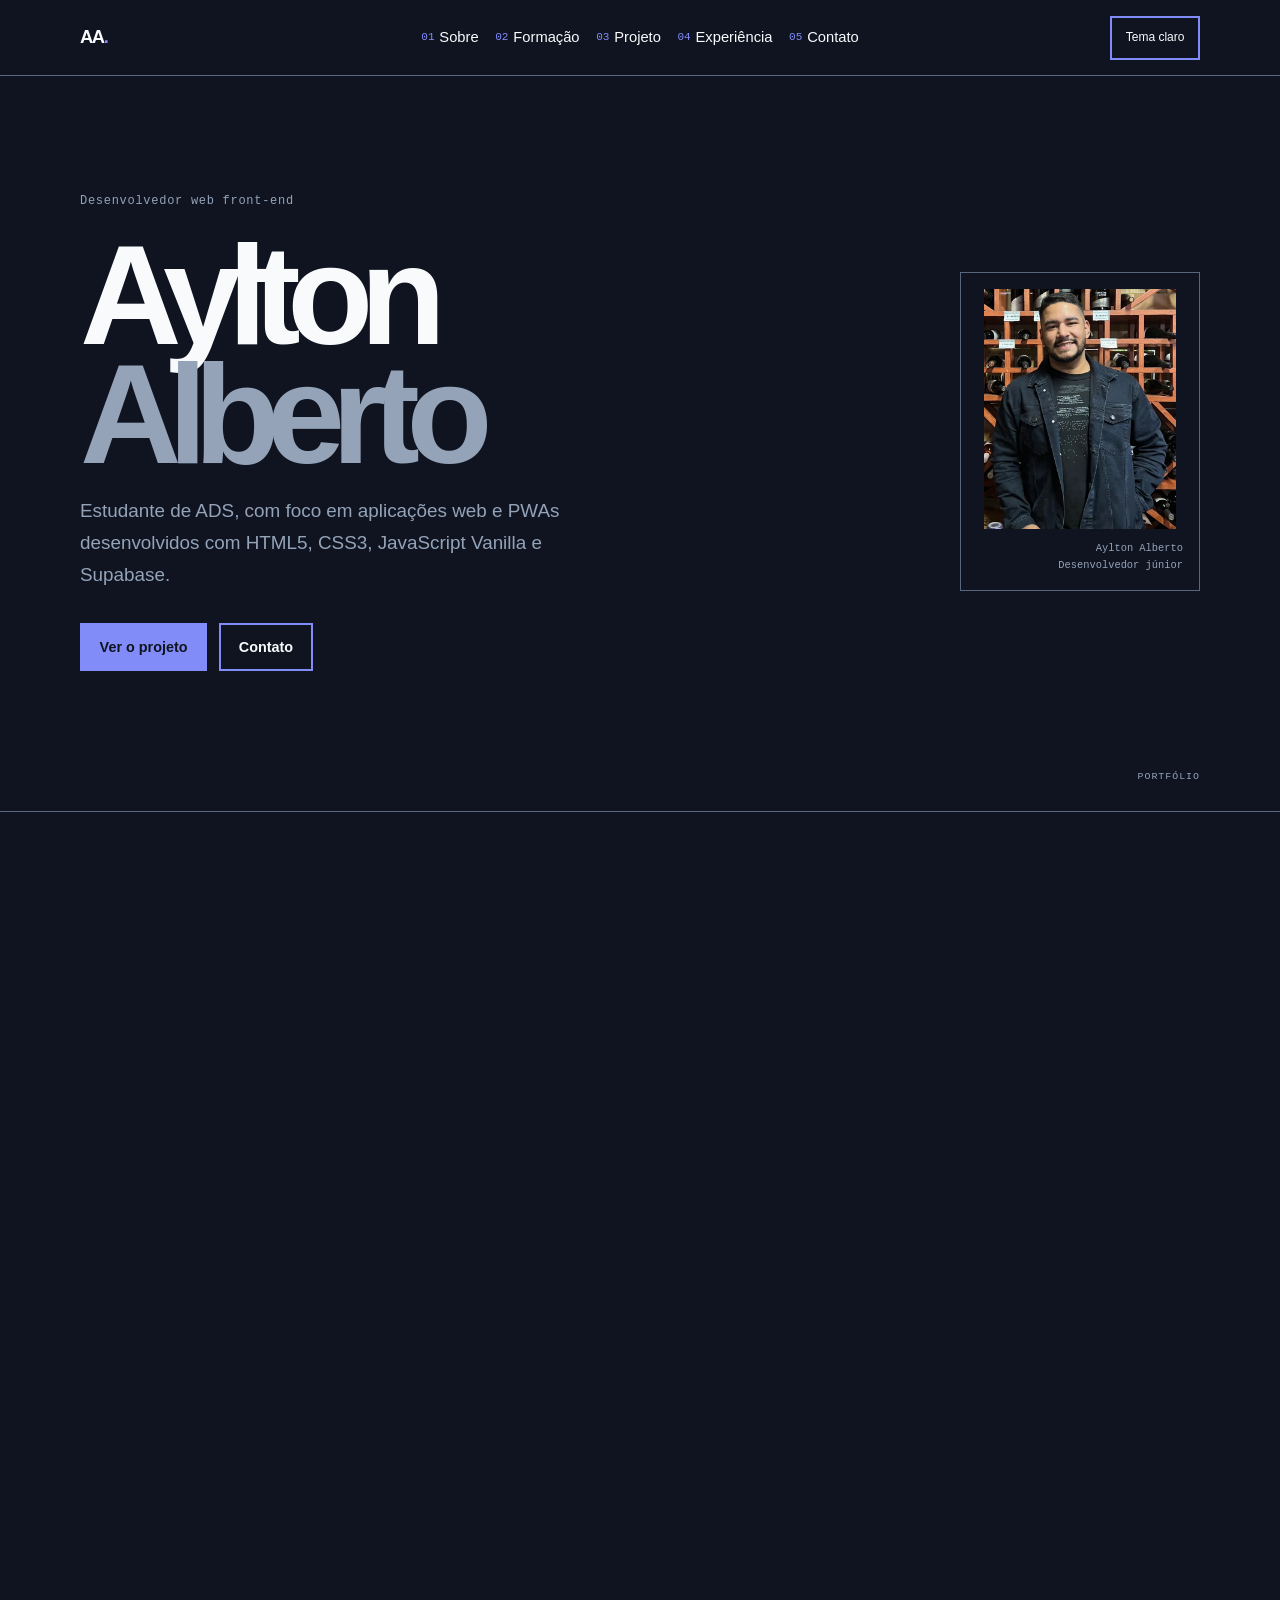
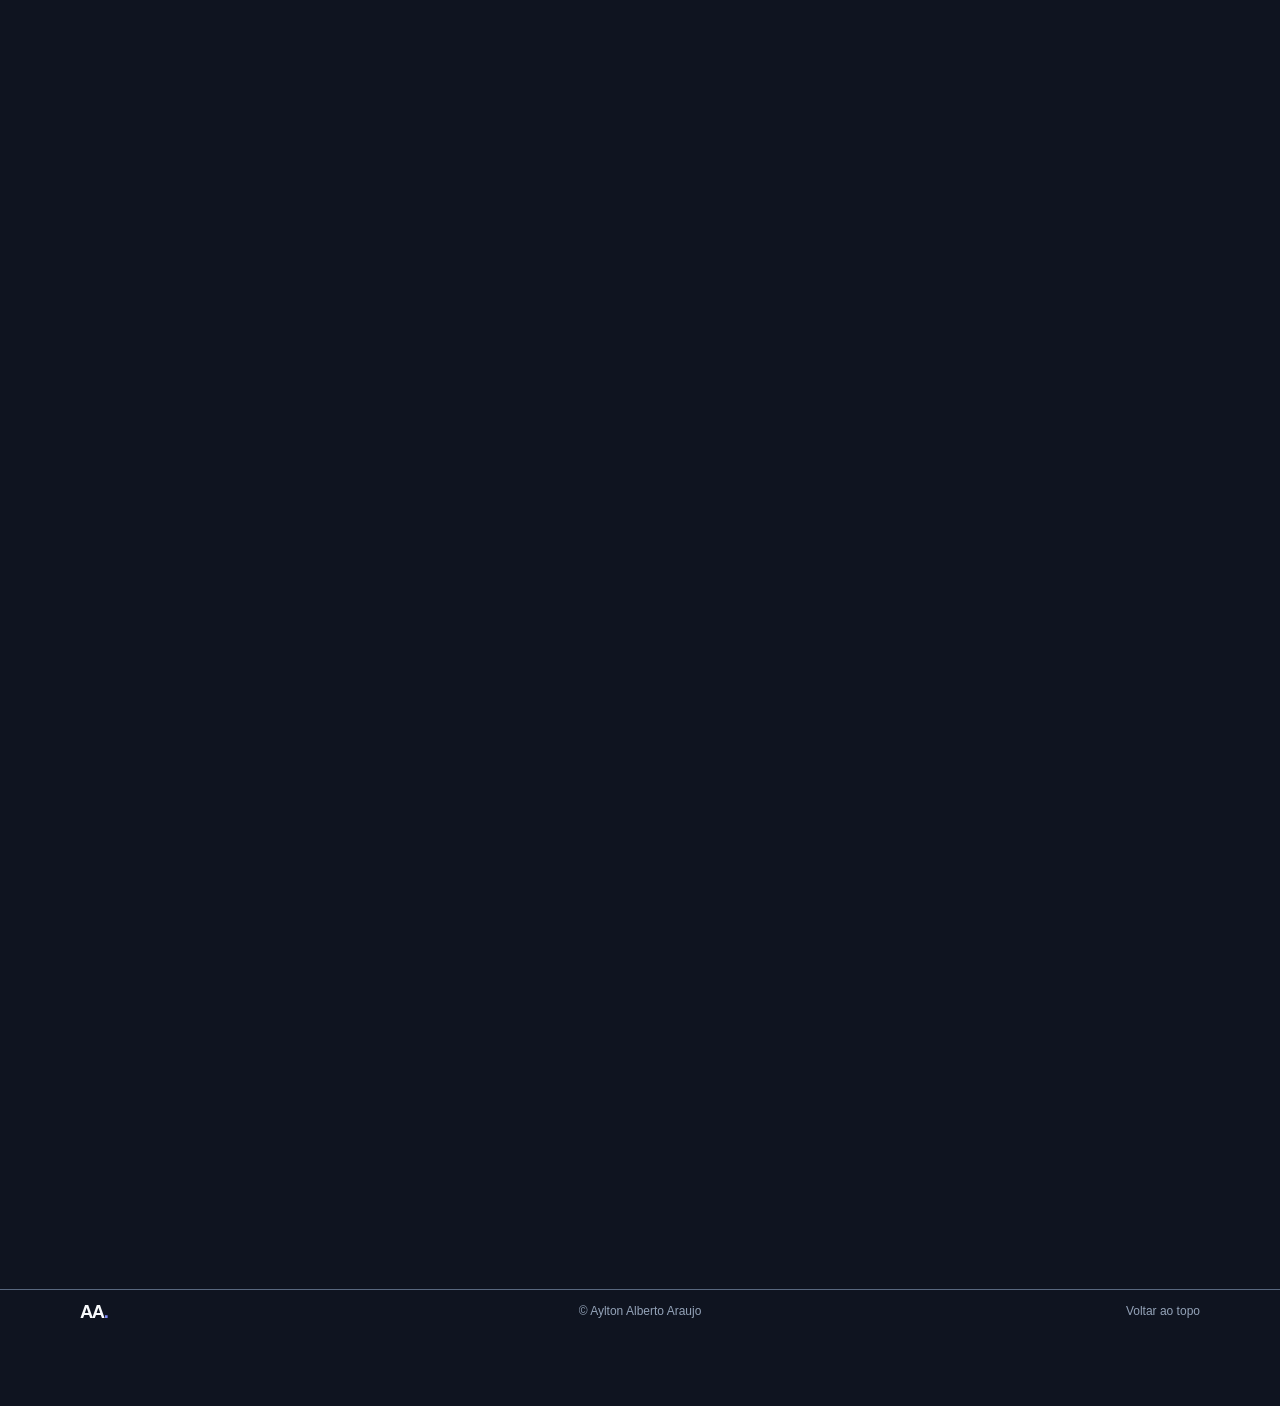
==== commit 0ab468b4: "Atualiza currículo e portfólio profissional Co-authored-by: Copilot <223556219+Copilot@users.noreply" ====
--- a/index.html
+++ b/index.html
@@ -3,13 +3,13 @@
 <head>
   <meta charset="utf-8">
   <meta name="viewport" content="width=device-width, initial-scale=1">
-  <meta name="description" content="Estudante de Análise e Desenvolvimento de Sistemas que desenvolve aplicações web com HTML, CSS, JavaScript e Supabase.">
+  <meta name="description" content="Estudante de ADS e desenvolvedor web front-end, com foco em PWAs, JavaScript, Supabase e no projeto GastoPro.">
   <meta name="theme-color" content="#0f1420">
   <meta http-equiv="Content-Security-Policy" content="default-src 'self'; img-src 'self' data:; style-src 'self'; script-src 'self'; base-uri 'none'; form-action 'none'">
   <link rel="canonical" href="https://dev-aylton.github.io/">
   <meta property="og:type" content="website">
   <meta property="og:title" content="Aylton Alberto Araujo | Desenvolvedor júnior">
-  <meta property="og:description" content="Estudante de Análise e Desenvolvimento de Sistemas que desenvolve aplicações web com HTML, CSS, JavaScript e Supabase.">
+  <meta property="og:description" content="Estudante de ADS e desenvolvedor web front-end, com foco em PWAs, JavaScript, Supabase e no projeto GastoPro.">
   <meta property="og:url" content="https://dev-aylton.github.io/">
   <title>Aylton Alberto Araujo | Desenvolvedor júnior</title>
   <link rel="icon" href="assets/favicon.svg" type="image/svg+xml">
@@ -40,16 +40,16 @@
   <main id="conteudo">
     <section class="hero section-shell" id="inicio" aria-labelledby="titulo-principal">
       <div class="hero-copy">
-        <p class="eyebrow">Desenvolvedor júnior</p>
+        <p class="eyebrow">Desenvolvedor web front-end</p>
         <h1 id="titulo-principal">Aylton<br><span>Alberto</span></h1>
-        <p class="hero-summary">Estudante de Análise e Desenvolvimento de Sistemas. Construo aplicações web com HTML, CSS, JavaScript e Supabase.</p>
+        <p class="hero-summary">Estudante de ADS, com foco em aplicações web e PWAs desenvolvidos com HTML5, CSS3, JavaScript Vanilla e Supabase.</p>
         <div class="hero-links">
           <a class="button-link action-primary" href="#projeto">Ver o projeto</a>
           <a class="button-link action-secondary" href="#contato">Contato</a>
         </div>
       </div>
       <div class="hero-mark">
-        <img class="hero-portrait" src="assets/aylton-perfil.webp" alt="Retrato de Aylton Alberto Araujo" width="480" height="600">
+        <img class="hero-portrait" src="assets/aylton-sobre.webp" alt="Foto de Aylton Alberto Araujo" width="640" height="800">
         <span class="mark-caption">Aylton Alberto<br>Desenvolvedor júnior</span>
       </div>
       <div class="hero-index" aria-hidden="true">PORTFÓLIO</div>
@@ -61,7 +61,7 @@
         <h2 id="titulo-sobre">Sobre<br>mim.</h2>
       </div>
       <div class="section-body about-body">
-        <p class="lead-copy">Sou estudante de Análise e Desenvolvimento de Sistemas e busco minha primeira oportunidade como desenvolvedor júnior. Meu principal projeto é o GastoPro, um aplicativo de controle financeiro pessoal. Antes da tecnologia, atuei na gestão de restaurantes e hotéis. Pratico jiu-jítsu há 3 anos.</p>
+        <p class="lead-copy">Sou estudante de Análise e Desenvolvimento de Sistemas e busco minha primeira oportunidade como desenvolvedor júnior. Meu principal projeto é o GastoPro, um aplicativo PWA de controle financeiro offline-first, com foco em privacidade e LGPD e uma suíte com mais de 600 testes automatizados. Também desenvolvo o Tatame, uma solução para gestão de sistemas. Trago experiência sólida em gestão de operações e levo a disciplina e a consistência que desenvolvi em três anos de jiu-jítsu para a engenharia de software e o desenvolvimento web.</p>
         <figure class="portrait">
           <img src="assets/aylton-sobre.webp" alt="Foto de Aylton Alberto Araujo" width="640" height="800">
           <figcaption>Aylton Alberto</figcaption>
@@ -77,7 +77,7 @@
       <div class="section-body">
         <div class="detail-row">
           <span class="detail-label">Formação</span>
-          <p>Análise e Desenvolvimento de Sistemas <span class="dash">—</span> Uninter <span class="dash">—</span> em andamento
+          <p><span class="education-brand"><img src="assets/uninter-logo.png" alt="Logo da Uninter" width="600" height="354"></span> Análise e Desenvolvimento de Sistemas <span class="dash">—</span> Uninter <span class="dash">—</span> em andamento
             <span class="education-progress">41% da carga horária concluída</span></p>
         </div>
         <div class="detail-row">
@@ -94,11 +94,12 @@
       </div>
       <div class="section-body">
         <div class="project-intro">
-          <p>Aplicativo de controle financeiro pessoal (PWA).</p>
+          <p>Aplicativo de controle financeiro pessoal (PWA) com arquitetura offline-first.</p>
+          <p class="project-stack">Tecnologias: HTML5, CSS3, JavaScript Vanilla e Supabase (RLS).</p>
         </div>
         <div class="project-facts" aria-label="Destaques do projeto">
-          <p><strong>PWA</strong><span>instalável</span></p>
-          <p><strong>RLS</strong><span>Segurança por linha no banco (RLS, Supabase)</span></p>
+          <p><strong>PWA</strong><span>Instalável e com arquitetura offline-first</span></p>
+          <p><strong>LGPD</strong><span>Privacidade com foco na LGPD e exclusão de dados pelo cliente</span></p>
           <p><strong>600+</strong><span>Mais de 600 testes automatizados</span></p>
         </div>
         <ul class="feature-list" aria-label="Funcionalidades">
@@ -122,6 +123,10 @@
         <h2 id="titulo-experiencia">Experiência</h2>
       </div>
       <div class="section-body experience-list">
+        <p>Gestão de operações — setor de serviços</p>
+        <p>Gestão de processos operacionais e administrativos sob alta pressão.</p>
+        <p>Organização de fluxos de trabalho e controle de indicadores de desempenho.</p>
+        <p>Liderança de equipes e atendimento a clientes exigentes em português e inglês.</p>
         <p>Gerente — Boni Sushi Concept</p>
         <p>Sommelier — Boni Villa Restaurante</p>
         <p>Gerente — Hotel e Restaurante Exotica, Praia da Pipa</p>
@@ -139,7 +144,8 @@
           <a class="button-link action-primary contact-email" href="mailto:desenvolvedor.aylton@gmail.com">desenvolvedor.aylton@gmail.com</a>
           <button class="button-link action-secondary copy-email" type="button">Copiar e-mail</button>
           <a class="button-link action-secondary" href="https://github.com/Dev-Aylton" target="_blank" rel="noopener noreferrer">GitHub</a>
-          <a class="button-link action-secondary contact-phone" href="tel:+5584994528791">+55 84 99452-8791</a>
+          <a class="button-link action-secondary" href="https://www.linkedin.com/in/aylton-alberto-806726220/" target="_blank" rel="noopener noreferrer">LinkedIn</a>
+          <a class="button-link action-secondary contact-phone" href="https://wa.me/5584994528791" target="_blank" rel="noopener noreferrer">WhatsApp <span>+55 84 99452-8791</span></a>
           <p class="action-status" role="status" aria-live="polite"></p>
         </div>
         <!-- LinkedIn: adicionar quando existir -->
--- a/css/style.css
+++ b/css/style.css
@@ -32,8 +32,13 @@
   scroll-padding-top: 6.25rem;
 }
 
+@media (prefers-reduced-motion: reduce) {
+  html {
+    scroll-behavior: auto;
+  }
+}
+
 body {
-  min-width: 320px;
   margin: 0;
   background: var(--color-bg);
   color: var(--color-text);
@@ -103,6 +108,7 @@
 .wordmark {
   display: inline-flex;
   width: fit-content;
+  min-width: 44px;
   min-height: 44px;
   align-items: center;
   color: var(--color-text);
@@ -295,7 +301,7 @@
   display: inline-flex;
   width: fit-content;
   max-width: 100%;
-  min-height: 44px;
+  min-height: 48px;
   align-items: center;
   justify-content: center;
   padding: 0.65rem 1.1rem;
@@ -354,7 +360,7 @@
 
 .hero-portrait {
   display: block;
-  width: min(100%, 10.625rem);
+  width: min(100%, 12rem);
   height: auto;
   aspect-ratio: 4 / 5;
   align-self: center;
@@ -482,6 +488,22 @@
   font-size: 0.875em;
 }
 
+.education-brand {
+  display: inline-flex;
+  align-items: center;
+  justify-content: center;
+  margin: 0 0.2rem;
+  padding: 0.1rem 0.25rem;
+  background: #fff;
+  vertical-align: middle;
+}
+
+.education-brand img {
+  display: block;
+  width: 3.2rem;
+  height: auto;
+}
+
 .dash {
   color: var(--color-accent);
 }
@@ -498,6 +520,11 @@
 .project-intro p {
   margin-bottom: 0;
   color: var(--color-muted);
+}
+
+.project-intro .project-stack {
+  margin-top: 0.75rem;
+  font-size: 0.9rem;
 }
 
 .project-facts {
@@ -580,8 +607,17 @@
   row-gap: 0.75rem;
 }
 
-.copy-email,
+.copy-email {
+  white-space: nowrap;
+}
+
 .contact-phone {
+  gap: 0.3rem;
+  flex-wrap: wrap;
+  white-space: normal;
+}
+
+.contact-phone span {
   white-space: nowrap;
 }
 
@@ -801,7 +837,7 @@
   }
 
   .hero-portrait {
-    width: min(100%, 10.625rem);
+    width: min(100%, 12rem);
   }
 
   .mark-caption {
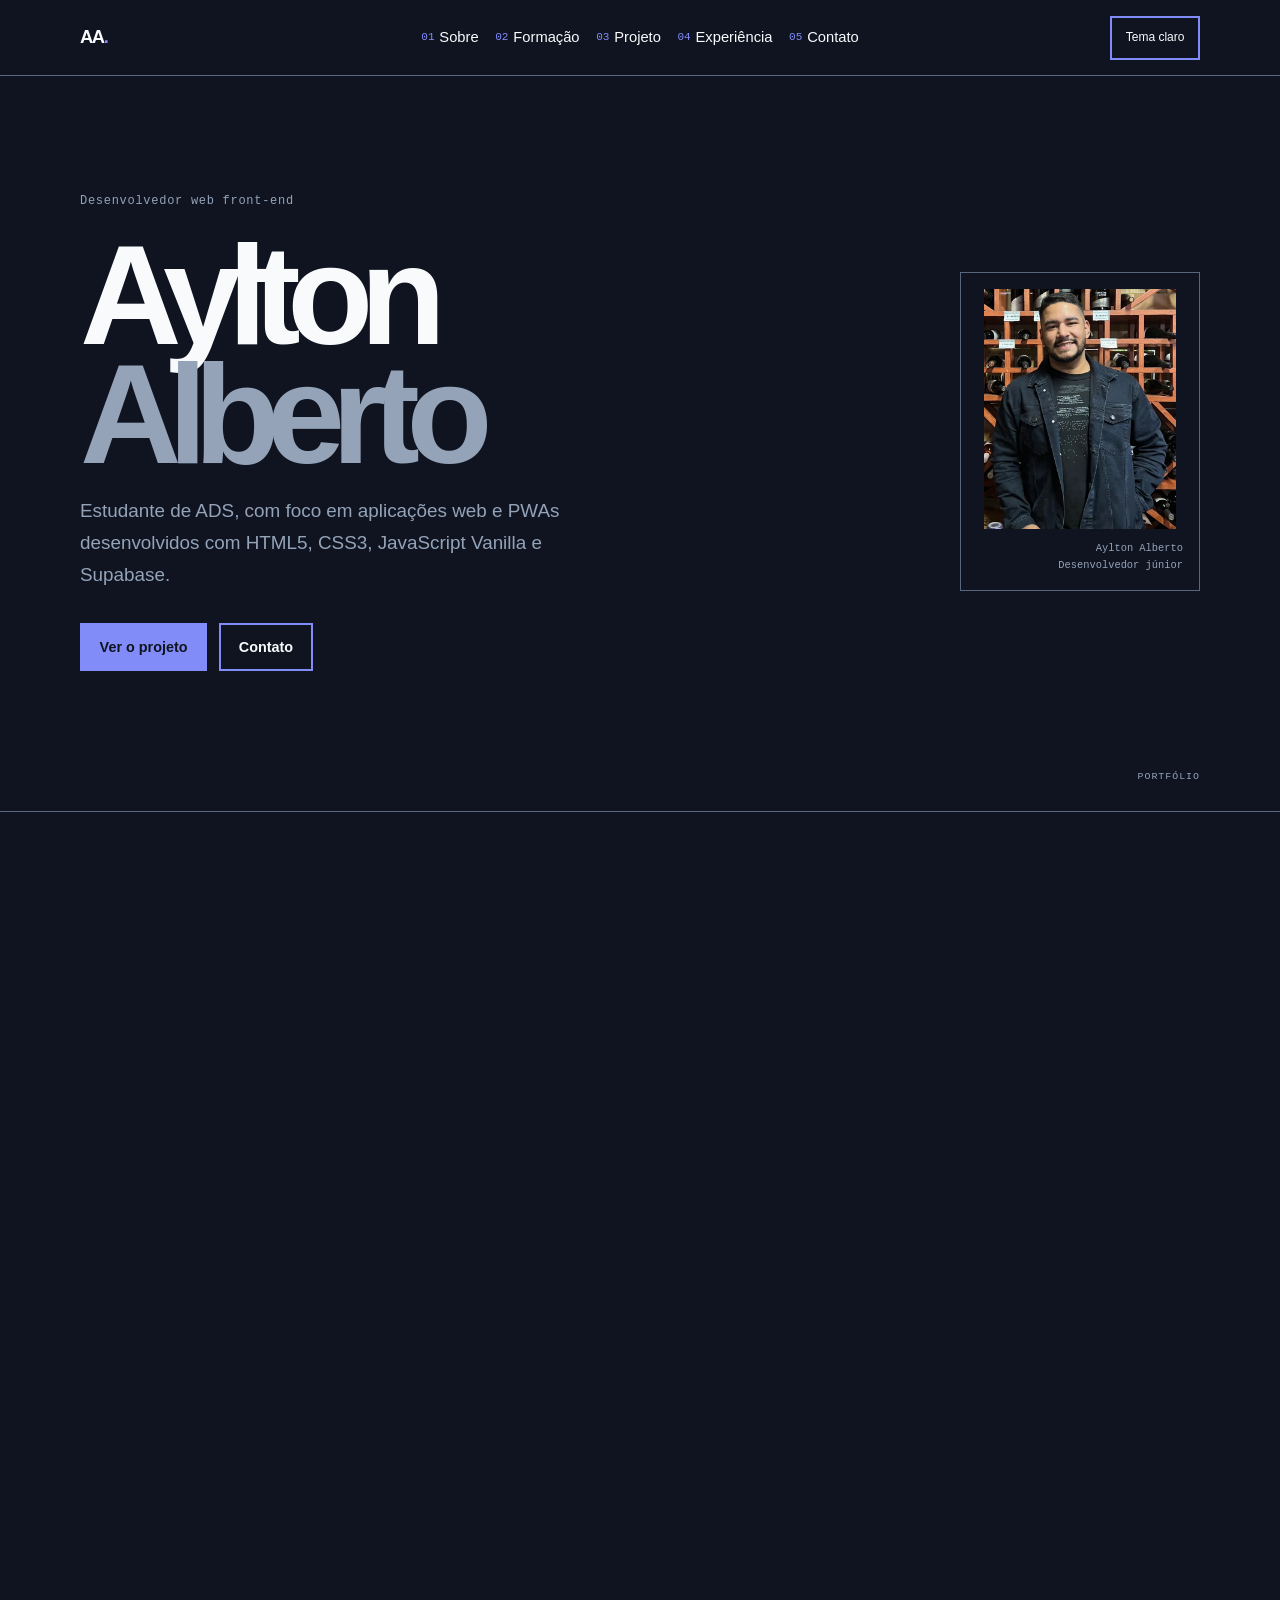
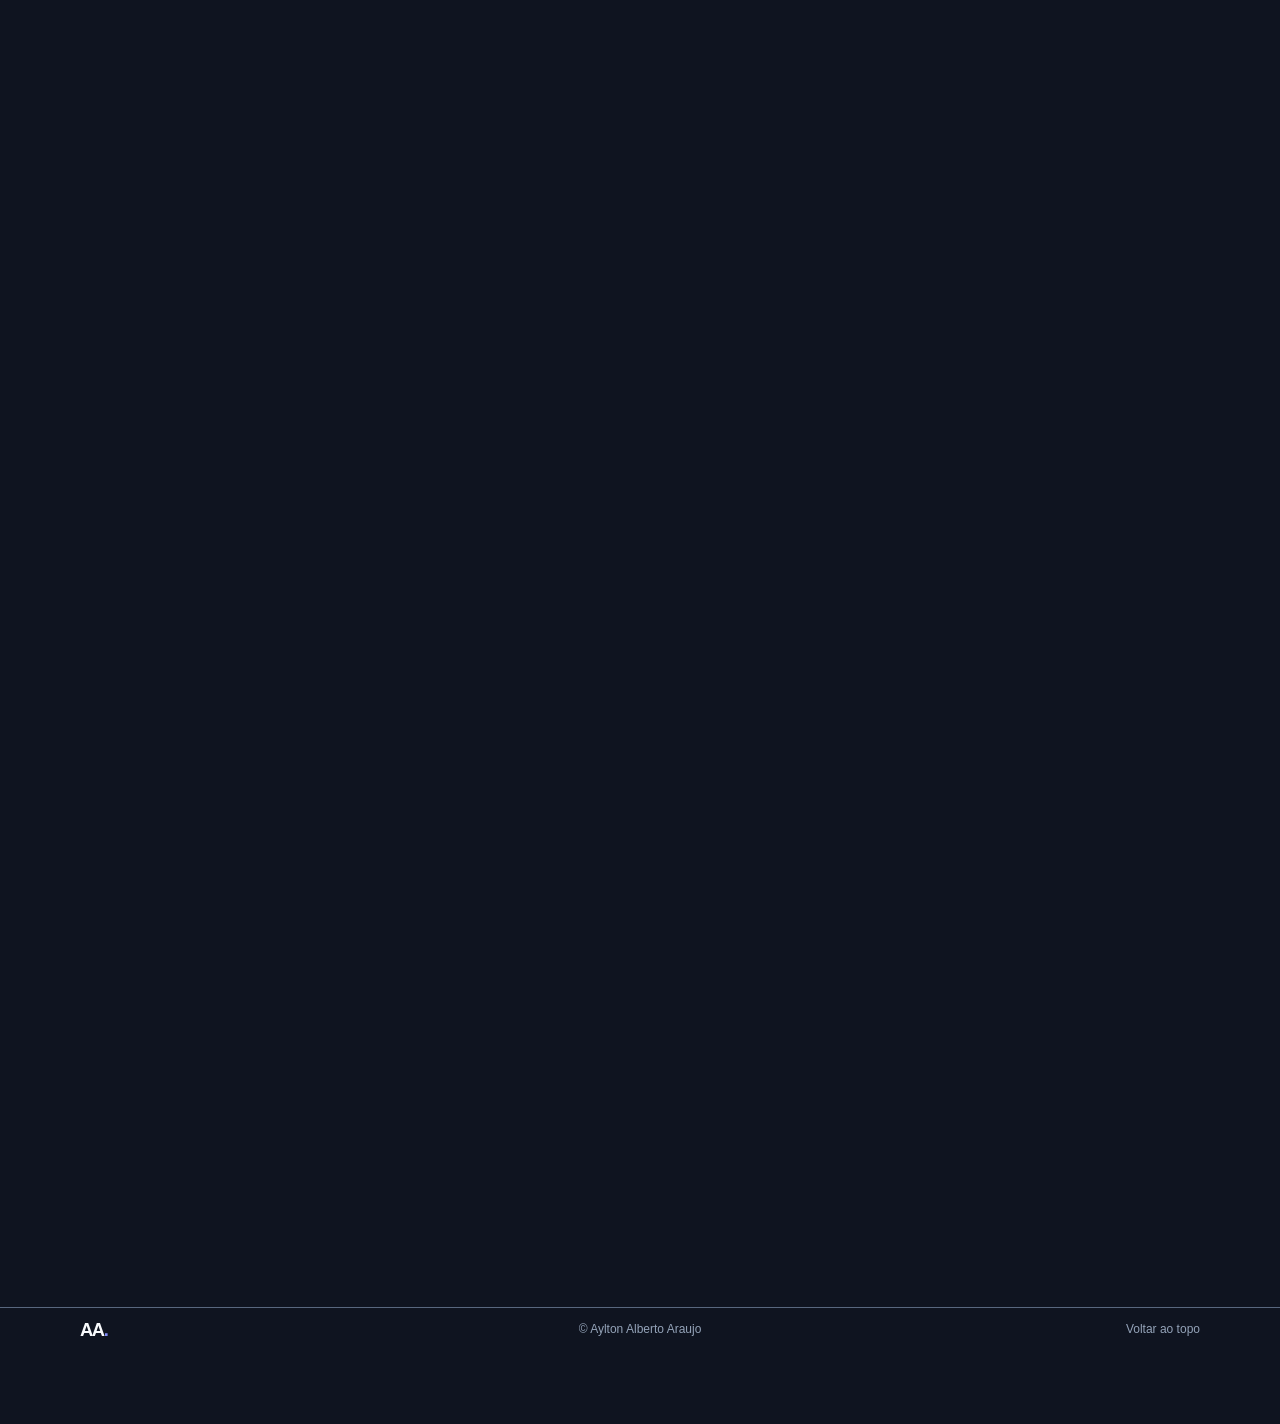
==== commit 9b4e4135: "Adiciona pré-visualização do currículo Inclui imagem de compartilhamento social e currículo em PDF c" ====
--- a/index.html
+++ b/index.html
@@ -8,10 +8,17 @@
   <meta http-equiv="Content-Security-Policy" content="default-src 'self'; img-src 'self' data:; style-src 'self'; script-src 'self'; base-uri 'none'; form-action 'none'">
   <link rel="canonical" href="https://dev-aylton.github.io/">
   <meta property="og:type" content="website">
-  <meta property="og:title" content="Aylton Alberto Araujo | Desenvolvedor júnior">
+  <meta property="og:title" content="Aylton Alberto | Desenvolvedor Web Front-End">
   <meta property="og:description" content="Estudante de ADS e desenvolvedor web front-end, com foco em PWAs, JavaScript, Supabase e no projeto GastoPro.">
   <meta property="og:url" content="https://dev-aylton.github.io/">
-  <title>Aylton Alberto Araujo | Desenvolvedor júnior</title>
+  <meta property="og:image" content="https://dev-aylton.github.io/assets/portfolio-social.jpg">
+  <meta property="og:image:secure_url" content="https://dev-aylton.github.io/assets/portfolio-social.jpg">
+  <meta property="og:image:type" content="image/jpeg">
+  <meta property="og:image:width" content="1200">
+  <meta property="og:image:height" content="630">
+  <meta property="og:image:alt" content="Aylton Alberto, desenvolvedor web front-end, com sua foto e tecnologias principais.">
+  <meta name="twitter:card" content="summary_large_image">
+  <title>Aylton Alberto | Desenvolvedor Web Front-End</title>
   <link rel="icon" href="assets/favicon.svg" type="image/svg+xml">
   <link rel="stylesheet" href="css/style.css">
   <script src="js/main.js" defer></script>
@@ -142,13 +149,14 @@
       <div class="section-body contact-links">
         <div class="action-group">
           <a class="button-link action-primary contact-email" href="mailto:desenvolvedor.aylton@gmail.com">desenvolvedor.aylton@gmail.com</a>
+          <a class="button-link action-secondary" href="assets/curriculo-aylton-alberto.pdf" target="_blank" rel="noopener noreferrer">Visualizar currículo</a>
+          <a class="button-link action-secondary" href="assets/curriculo-aylton-alberto.pdf" download="curriculo-aylton-alberto.pdf">Baixar currículo em PDF</a>
           <button class="button-link action-secondary copy-email" type="button">Copiar e-mail</button>
           <a class="button-link action-secondary" href="https://github.com/Dev-Aylton" target="_blank" rel="noopener noreferrer">GitHub</a>
           <a class="button-link action-secondary" href="https://www.linkedin.com/in/aylton-alberto-806726220/" target="_blank" rel="noopener noreferrer">LinkedIn</a>
           <a class="button-link action-secondary contact-phone" href="https://wa.me/5584994528791" target="_blank" rel="noopener noreferrer">WhatsApp <span>+55 84 99452-8791</span></a>
           <p class="action-status" role="status" aria-live="polite"></p>
         </div>
-        <!-- LinkedIn: adicionar quando existir -->
       </div>
     </section>
   </main>
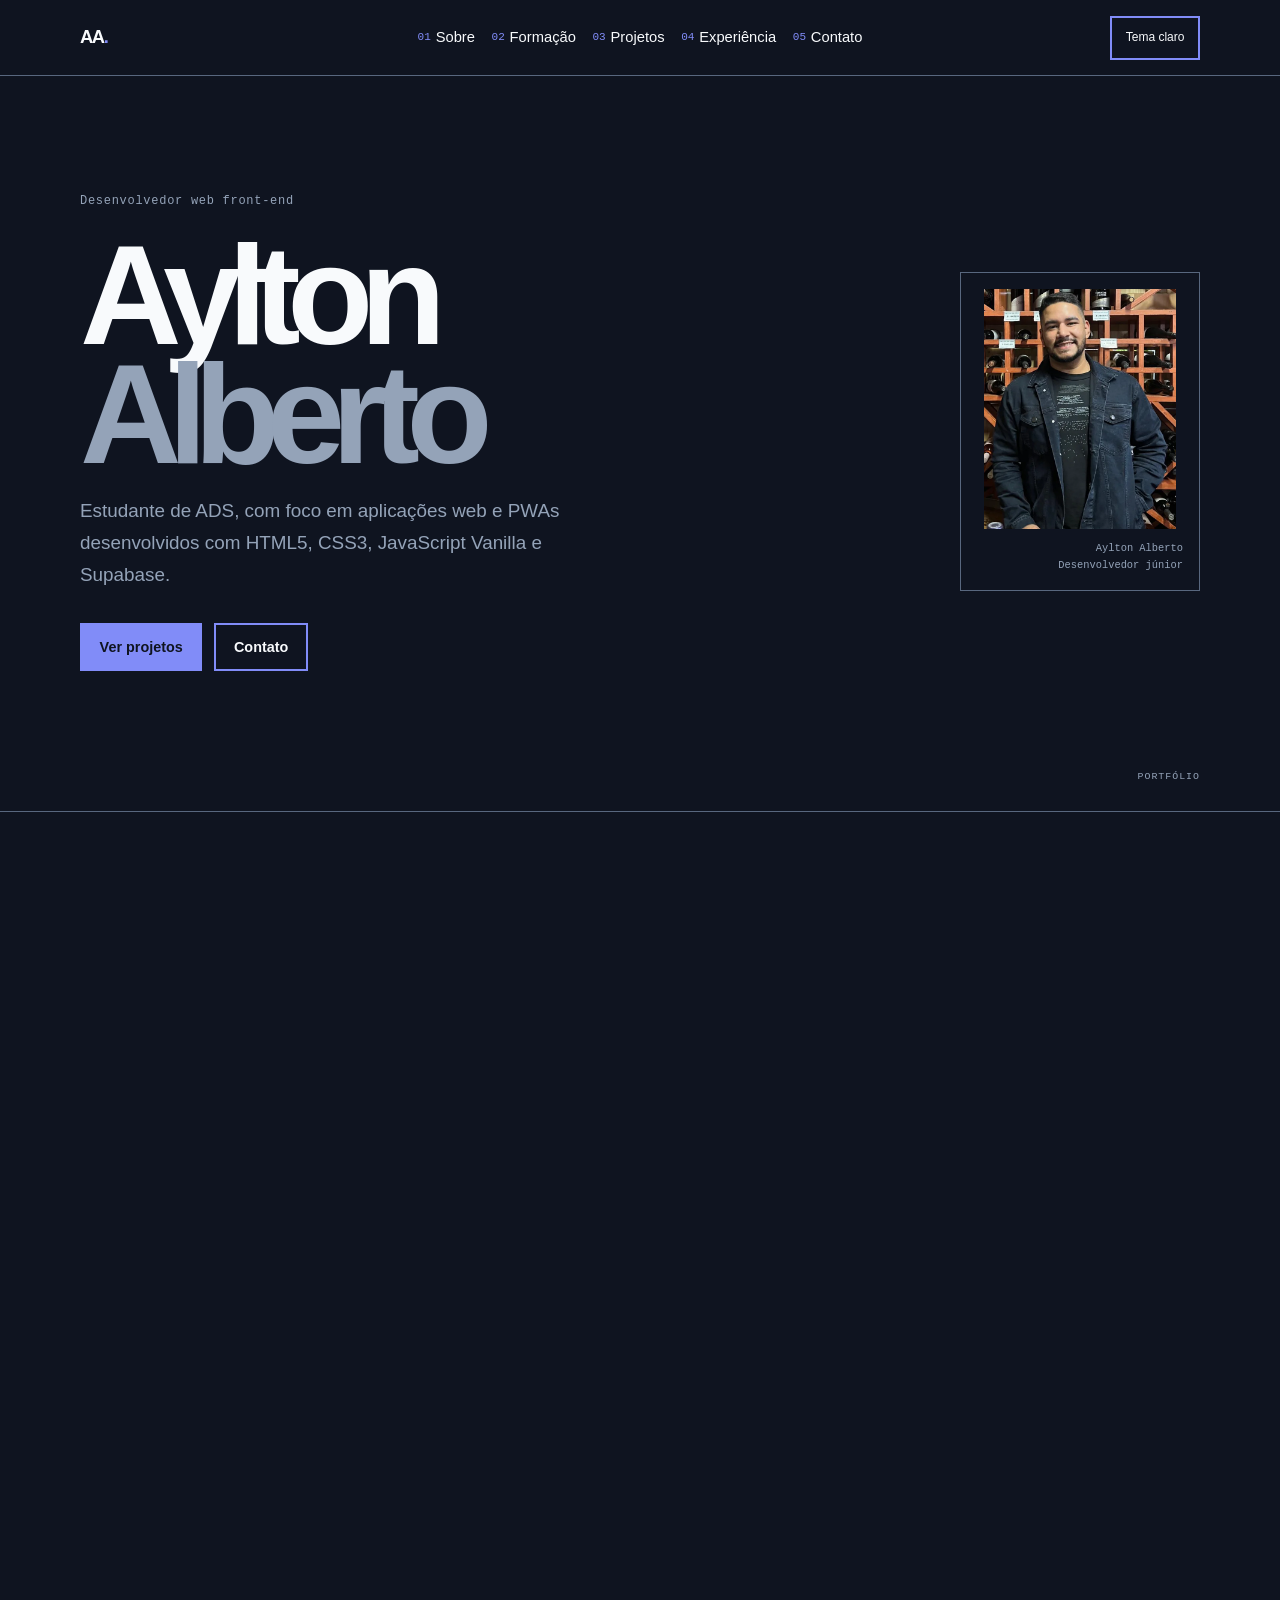
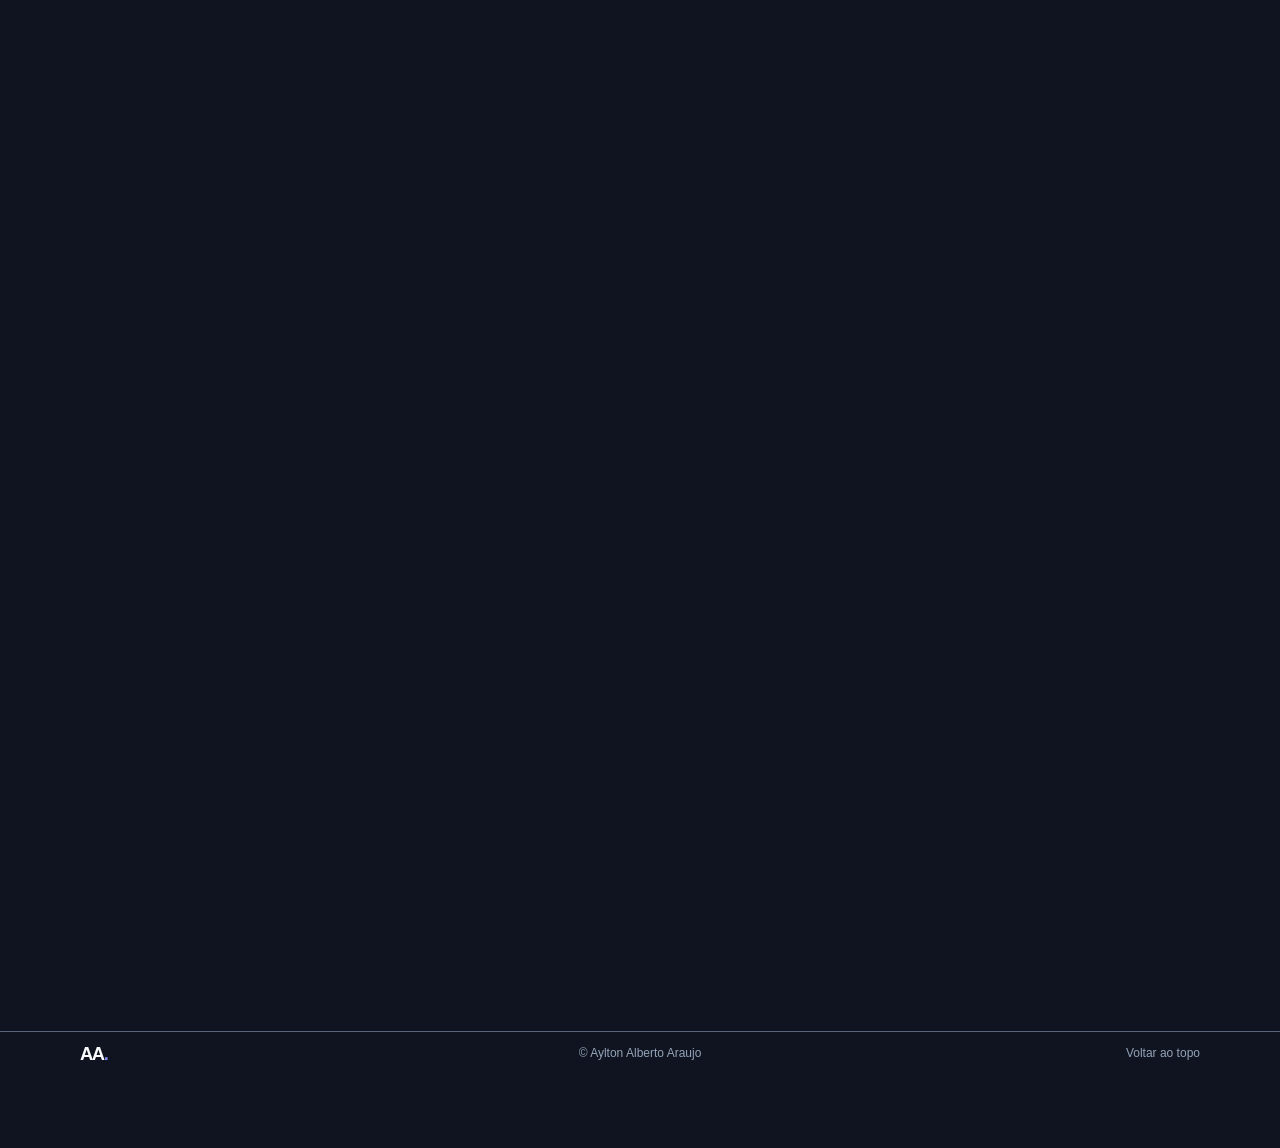
==== commit d7eef221: "Atualiza portfólio e currículo profissional Adiciona os projetos GastoPro, OSS Timer e Tatame, galer" ====
--- a/index.html
+++ b/index.html
@@ -3,13 +3,13 @@
 <head>
   <meta charset="utf-8">
   <meta name="viewport" content="width=device-width, initial-scale=1">
-  <meta name="description" content="Estudante de ADS e desenvolvedor web front-end, com foco em PWAs, JavaScript, Supabase e no projeto GastoPro.">
+  <meta name="description" content="Portfólio de Aylton Alberto, desenvolvedor web front-end e criador dos projetos GastoPro, OSS Timer e Tatame.">
   <meta name="theme-color" content="#0f1420">
   <meta http-equiv="Content-Security-Policy" content="default-src 'self'; img-src 'self' data:; style-src 'self'; script-src 'self'; base-uri 'none'; form-action 'none'">
   <link rel="canonical" href="https://dev-aylton.github.io/">
   <meta property="og:type" content="website">
   <meta property="og:title" content="Aylton Alberto | Desenvolvedor Web Front-End">
-  <meta property="og:description" content="Estudante de ADS e desenvolvedor web front-end, com foco em PWAs, JavaScript, Supabase e no projeto GastoPro.">
+  <meta property="og:description" content="Conheça o portfólio profissional e os projetos GastoPro, OSS Timer e Tatame.">
   <meta property="og:url" content="https://dev-aylton.github.io/">
   <meta property="og:image" content="https://dev-aylton.github.io/assets/portfolio-social.jpg">
   <meta property="og:image:secure_url" content="https://dev-aylton.github.io/assets/portfolio-social.jpg">
@@ -34,7 +34,7 @@
       <ul>
         <li><a href="#sobre"><span>01</span> Sobre</a></li>
         <li><a href="#formacao"><span>02</span> Formação</a></li>
-        <li><a href="#projeto"><span>03</span> Projeto</a></li>
+        <li><a href="#projeto"><span>03</span> Projetos</a></li>
         <li><a href="#experiencia"><span>04</span> Experiência</a></li>
         <li><a href="#contato"><span>05</span> Contato</a></li>
       </ul>
@@ -51,7 +51,7 @@
         <h1 id="titulo-principal">Aylton<br><span>Alberto</span></h1>
         <p class="hero-summary">Estudante de ADS, com foco em aplicações web e PWAs desenvolvidos com HTML5, CSS3, JavaScript Vanilla e Supabase.</p>
         <div class="hero-links">
-          <a class="button-link action-primary" href="#projeto">Ver o projeto</a>
+          <a class="button-link action-primary" href="#projeto">Ver projetos</a>
           <a class="button-link action-secondary" href="#contato">Contato</a>
         </div>
       </div>
@@ -68,7 +68,7 @@
         <h2 id="titulo-sobre">Sobre<br>mim.</h2>
       </div>
       <div class="section-body about-body">
-        <p class="lead-copy">Sou estudante de Análise e Desenvolvimento de Sistemas e busco minha primeira oportunidade como desenvolvedor júnior. Meu principal projeto é o GastoPro, um aplicativo PWA de controle financeiro offline-first, com foco em privacidade e LGPD e uma suíte com mais de 600 testes automatizados. Também desenvolvo o Tatame, uma solução para gestão de sistemas. Trago experiência sólida em gestão de operações e levo a disciplina e a consistência que desenvolvi em três anos de jiu-jítsu para a engenharia de software e o desenvolvimento web.</p>
+        <p class="lead-copy">Sou estudante de Análise e Desenvolvimento de Sistemas e busco minha primeira oportunidade como desenvolvedor júnior. Desenvolvo aplicações web responsivas e PWAs com HTML5, CSS3, JavaScript, IndexedDB e Supabase. Meu portfólio reúne o GastoPro, para gestão financeira pessoal; o OSS Timer, para treinos de jiu-jitsu e exercícios intervalados; e o Tatame, para administração de academias de artes marciais. Trago experiência sólida em gestão de operações e aplico disciplina, organização e consistência também à engenharia de software.</p>
         <figure class="portrait">
           <img src="assets/aylton-sobre.webp" alt="Foto de Aylton Alberto Araujo" width="640" height="800">
           <figcaption>Aylton Alberto</figcaption>
@@ -96,31 +96,126 @@
 
     <section class="content-section section-shell project-section" id="projeto" aria-labelledby="titulo-projeto">
       <div class="section-heading">
-        <p class="section-number">03 <span>/</span> Projeto</p>
-        <h2 id="titulo-projeto">GastoPro</h2>
+        <p class="section-number">03 <span>/</span> Projetos</p>
+        <h2 id="titulo-projeto">Projetos desenvolvidos</h2>
       </div>
       <div class="section-body">
-        <div class="project-intro">
-          <p>Aplicativo de controle financeiro pessoal (PWA) com arquitetura offline-first.</p>
-          <p class="project-stack">Tecnologias: HTML5, CSS3, JavaScript Vanilla e Supabase (RLS).</p>
-        </div>
-        <div class="project-facts" aria-label="Destaques do projeto">
-          <p><strong>PWA</strong><span>Instalável e com arquitetura offline-first</span></p>
-          <p><strong>LGPD</strong><span>Privacidade com foco na LGPD e exclusão de dados pelo cliente</span></p>
-          <p><strong>600+</strong><span>Mais de 600 testes automatizados</span></p>
-        </div>
-        <ul class="feature-list" aria-label="Funcionalidades">
-          <li>Importação de extrato <span>(CSV, OFX e PDF)</span></li>
-          <li>Relatórios <span>em PDF, CSV e Excel</span></li>
-          <li>Login <span>com Google</span></li>
-        </ul>
-        <div class="project-links">
-          <div class="action-group">
-            <a class="button-link action-primary" href="https://dev-aylton.github.io/gastopro-app/" target="_blank" rel="noopener noreferrer">Abrir o app</a>
-            <a class="button-link action-secondary" href="https://github.com/Dev-Aylton/gastopro-app" target="_blank" rel="noopener noreferrer">Ver o código</a>
-            <p class="action-status" role="status" aria-live="polite"></p>
-          </div>
-        </div>
+        <article class="project-card">
+          <header class="project-card-header">
+            <p class="project-kicker">PWA · Gestão financeira</p>
+            <h3>GastoPro</h3>
+          </header>
+          <div class="project-intro">
+            <p>Aplicação responsiva para organização das finanças pessoais, com receitas, despesas, cartões, empréstimos, metas e indicadores de saúde financeira.</p>
+            <p class="project-stack">HTML5 · CSS3 · JavaScript · Chart.js · IndexedDB · Supabase</p>
+          </div>
+          <div class="project-facts" aria-label="Destaques do GastoPro">
+            <p><strong>PWA</strong><span>Instalável e com funcionamento offline</span></p>
+            <p><strong>Privado</strong><span>Dados locais e sincronização opcional</span></p>
+            <p><strong>600+</strong><span>Testes automatizados para validar funcionalidades</span></p>
+          </div>
+          <ul class="feature-list" aria-label="Funcionalidades do GastoPro">
+            <li>Importação de extratos <span>CSV, OFX e PDF</span></li>
+            <li>Relatórios <span>PDF, CSV e Excel</span></li>
+            <li>Autenticação e sincronização <span>Supabase</span></li>
+          </ul>
+          <div class="project-gallery gallery-desktop" aria-label="Imagens do GastoPro">
+            <figure><button class="gallery-open" type="button" aria-label="Ampliar GastoPro - visão geral no notebook"><img src="assets/projects/GastoPro/01-notebook-visao-geral.png" alt="GastoPro - visão geral no notebook" loading="lazy"></button></figure>
+            <figure><button class="gallery-open" type="button" aria-label="Ampliar GastoPro - controle de gastos no notebook"><img src="assets/projects/GastoPro/02-notebook-gastos.png" alt="GastoPro - controle de gastos no notebook" loading="lazy"></button></figure>
+            <figure><button class="gallery-open" type="button" aria-label="Ampliar GastoPro - cartões no notebook"><img src="assets/projects/GastoPro/03-notebook-cartoes.png" alt="GastoPro - cartões no notebook" loading="lazy"></button></figure>
+            <figure><button class="gallery-open" type="button" aria-label="Ampliar GastoPro - contas no notebook"><img src="assets/projects/GastoPro/04-notebook-contas.png" alt="GastoPro - contas no notebook" loading="lazy"></button></figure>
+            <figure><button class="gallery-open" type="button" aria-label="Ampliar GastoPro - metas no notebook"><img src="assets/projects/GastoPro/05-notebook-grafico-metas.png" alt="GastoPro - gráfico e metas no notebook" loading="lazy"></button></figure>
+          </div>
+          <div class="project-gallery gallery-mobile" aria-label="Imagens mobile do GastoPro">
+            <figure><button class="gallery-open" type="button" aria-label="Ampliar GastoPro - visão geral no iPhone"><img src="assets/projects/GastoPro/06-iphone-visao-geral.png" alt="GastoPro - visão geral no iPhone" loading="lazy"></button></figure>
+            <figure><button class="gallery-open" type="button" aria-label="Ampliar GastoPro - gastos no iPhone"><img src="assets/projects/GastoPro/07-iphone-gastos.png" alt="GastoPro - gastos no iPhone" loading="lazy"></button></figure>
+            <figure><button class="gallery-open" type="button" aria-label="Ampliar GastoPro - cartões no iPhone"><img src="assets/projects/GastoPro/08-iphone-cartoes.png" alt="GastoPro - cartões no iPhone" loading="lazy"></button></figure>
+            <figure><button class="gallery-open" type="button" aria-label="Ampliar GastoPro - contas no iPhone"><img src="assets/projects/GastoPro/09-iphone-contas.png" alt="GastoPro - contas no iPhone" loading="lazy"></button></figure>
+            <figure><button class="gallery-open" type="button" aria-label="Ampliar GastoPro - gráficos no iPhone"><img src="assets/projects/GastoPro/10-iphone-grafico.png" alt="GastoPro - gráficos no iPhone" loading="lazy"></button></figure>
+          </div>
+          <div class="project-links">
+            <div class="action-group">
+              <a class="button-link action-primary" href="https://dev-aylton.github.io/gastopro-app/" target="_blank" rel="noopener noreferrer">Abrir o app</a>
+              <a class="button-link action-secondary" href="https://github.com/Dev-Aylton/gastopro-app" target="_blank" rel="noopener noreferrer">Ver o código</a>
+              <p class="action-status" role="status" aria-live="polite"></p>
+            </div>
+          </div>
+        </article>
+
+        <article class="project-card">
+          <header class="project-card-header">
+            <p class="project-kicker">PWA · Treino intervalado</p>
+            <h3>OSS Timer</h3>
+          </header>
+          <div class="project-intro">
+            <p>Aplicativo progressivo criado para acompanhar treinos de jiu-jítsu, rondas e exercícios intervalados com interface responsiva e alto contraste.</p>
+            <p class="project-note">Projeto concebido exclusivamente para uso mobile. A visualização em notebook preserva a interface, mas não representa o formato ideal de utilização.</p>
+            <p class="project-stack">HTML5 · CSS3 · JavaScript · Web App Manifest · Service Worker</p>
+          </div>
+          <div class="project-facts" aria-label="Destaques do OSS Timer">
+            <p><strong>Tabata</strong><span>Treinos personalizados e repetição de rounds</span></p>
+            <p><strong>Voz</strong><span>Orientações em português e sinais sonoros</span></p>
+            <p><strong>Local</strong><span>Treinos e histórico armazenados no dispositivo</span></p>
+          </div>
+          <ul class="feature-list" aria-label="Funcionalidades do OSS Timer">
+            <li>Timer dedicado <span>Rondas e cronômetro livre</span></li>
+            <li>Registro de sessões <span>Histórico local de treinos</span></li>
+            <li>Instalação e uso offline <span>PWA com armazenamento local</span></li>
+          </ul>
+          <div class="project-gallery gallery-mobile" aria-label="Imagens do OSS Timer">
+            <figure><button class="gallery-open" type="button" aria-label="Ampliar OSS Timer - tela Tabata no iPhone"><img src="assets/projects/Oss_Timer/01-iphone-tabata.png" alt="OSS Timer - tela Tabata no iPhone" loading="lazy"></button></figure>
+            <figure><button class="gallery-open" type="button" aria-label="Ampliar OSS Timer - configuração do treino"><img src="assets/projects/Oss_Timer/02-iphone-configuracao-treino.png" alt="OSS Timer - configuração do treino" loading="lazy"></button></figure>
+            <figure><button class="gallery-open" type="button" aria-label="Ampliar OSS Timer - configurações de rondas"><img src="assets/projects/Oss_Timer/03-iphone-rondas.png" alt="OSS Timer - configurações de rondas" loading="lazy"></button></figure>
+            <figure><button class="gallery-open" type="button" aria-label="Ampliar OSS Timer - ajustes"><img src="assets/projects/Oss_Timer/04-iphone-ajustes.png" alt="OSS Timer - ajustes no iPhone" loading="lazy"></button></figure>
+            <figure><button class="gallery-open" type="button" aria-label="Ampliar OSS Timer - histórico"><img src="assets/projects/Oss_Timer/05-iphone-historico.png" alt="OSS Timer - histórico no iPhone" loading="lazy"></button></figure>
+            <figure><button class="gallery-open" type="button" aria-label="Ampliar OSS Timer - tutorial"><img src="assets/projects/Oss_Timer/06-iphone-tutorial.png" alt="OSS Timer - tutorial no iPhone" loading="lazy"></button></figure>
+            <figure><button class="gallery-open" type="button" aria-label="Ampliar OSS Timer - cronômetro ativo"><img src="assets/projects/Oss_Timer/07-iphone-cronometro.png" alt="OSS Timer - cronômetro ativo" loading="lazy"></button></figure>
+          </div>
+          <div class="project-links">
+            <div class="action-group">
+              <a class="button-link action-primary" href="https://dev-aylton.github.io/oss-timer/" target="_blank" rel="noopener noreferrer">Abrir o app</a>
+              <a class="button-link action-secondary" href="https://github.com/Dev-Aylton/oss-timer" target="_blank" rel="noopener noreferrer">Ver o código</a>
+              <p class="action-status" role="status" aria-live="polite"></p>
+            </div>
+          </div>
+        </article>
+
+        <article class="project-card">
+          <header class="project-card-header">
+            <p class="project-kicker">PWA · Gestão de academia</p>
+            <h3>Tatame</h3>
+          </header>
+          <div class="project-intro">
+            <p>Solução completa para centralizar alunos, presença, graduações, pagamentos, planos de treino, avisos e comunicação em academias de jiu-jítsu.</p>
+            <p class="project-stack">HTML5 · CSS3 · JavaScript · Supabase · PWA · GitHub Pages</p>
+          </div>
+          <div class="project-facts" aria-label="Destaques do Tatame">
+            <p><strong>4 perfis</strong><span>Administrador, professor, instrutor e aluno</span></p>
+            <p><strong>Completo</strong><span>Alunos, cobranças, planos e comunicação</span></p>
+            <p><strong>Responsivo</strong><span>Interfaces para desktop e dispositivos móveis</span></p>
+          </div>
+          <ul class="feature-list" aria-label="Funcionalidades do Tatame">
+            <li>Gestão acadêmica <span>Presenças, graduações e convites</span></li>
+            <li>Financeiro <span>Cobranças e confirmação de pagamentos</span></li>
+            <li>Comunicação <span>Avisos, grade de aulas e planos semanais ou mensais</span></li>
+          </ul>
+          <div class="project-gallery gallery-desktop" aria-label="Imagens desktop do Tatame">
+            <figure><button class="gallery-open" type="button" aria-label="Ampliar Tatame - painel do professor no notebook"><img src="assets/projects/Tatame/tatame-professor-notebook-home.png" alt="Tatame - painel do professor no notebook" loading="lazy"></button></figure>
+            <figure><button class="gallery-open" type="button" aria-label="Ampliar Tatame - planos no notebook"><img src="assets/projects/Tatame/tatame-professor-notebook-planos.png" alt="Tatame - planos no notebook" loading="lazy"></button></figure>
+            <figure><button class="gallery-open" type="button" aria-label="Ampliar Tatame - pagamentos no notebook"><img src="assets/projects/Tatame/tatame-professor-notebook-pagamentos.png" alt="Tatame - pagamentos no notebook" loading="lazy"></button></figure>
+          </div>
+          <div class="project-gallery gallery-mobile" aria-label="Imagens mobile do Tatame">
+            <figure><button class="gallery-open" type="button" aria-label="Ampliar Tatame - painel do professor no iPhone"><img src="assets/projects/Tatame/tatame-professor-iphone-home.png" alt="Tatame - painel do professor no iPhone" loading="lazy"></button></figure>
+            <figure><button class="gallery-open" type="button" aria-label="Ampliar Tatame - planos no iPhone"><img src="assets/projects/Tatame/tatame-professor-iphone-planos.png" alt="Tatame - planos no iPhone" loading="lazy"></button></figure>
+          </div>
+          <div class="project-links">
+            <div class="action-group">
+              <a class="button-link action-primary" href="https://dev-aylton.github.io/tatame-app/" target="_blank" rel="noopener noreferrer">Abrir o app</a>
+              <a class="button-link action-secondary" href="https://github.com/Dev-Aylton/tatame-app" target="_blank" rel="noopener noreferrer">Ver o código</a>
+              <p class="action-status" role="status" aria-live="polite"></p>
+            </div>
+          </div>
+        </article>
       </div>
     </section>
 
@@ -167,5 +262,14 @@
     <a class="back-to-top" href="#inicio">Voltar ao topo</a>
   </footer>
   <button class="floating-top" type="button" aria-label="Voltar ao topo" hidden>Topo</button>
+  <dialog class="project-lightbox" aria-labelledby="lightbox-caption">
+    <button class="lightbox-close" type="button" aria-label="Fechar imagem ampliada">Fechar</button>
+    <button class="lightbox-arrow lightbox-prev" type="button" aria-label="Imagem anterior">Anterior</button>
+    <figure class="lightbox-stage">
+      <img src="" alt="">
+      <figcaption id="lightbox-caption" aria-live="polite"></figcaption>
+    </figure>
+    <button class="lightbox-arrow lightbox-next" type="button" aria-label="Próxima imagem">Próxima</button>
+  </dialog>
 </body>
 </html>
--- a/css/style.css
+++ b/css/style.css
@@ -527,6 +527,14 @@
   font-size: 0.9rem;
 }
 
+.project-intro .project-note {
+  margin-top: 0.75rem;
+  padding-left: 0.85rem;
+  border-left: 2px solid var(--color-accent);
+  color: var(--color-text);
+  font-size: 0.82rem;
+}
+
 .project-facts {
   display: grid;
   grid-template-columns: repeat(3, minmax(0, 1fr));
@@ -582,6 +590,185 @@
 .project-links {
   gap: 1.5rem;
   padding-top: 1.4rem;
+}
+
+.project-card {
+  padding-bottom: 4.5rem;
+}
+
+.project-card + .project-card {
+  padding-top: 4.5rem;
+  border-top: 1px solid var(--color-line);
+}
+
+.project-card-header {
+  margin-bottom: 1.5rem;
+}
+
+.project-kicker {
+  margin: 0 0 0.35rem;
+  color: var(--color-accent);
+  font-family: var(--font-mono);
+  font-size: 0.72rem;
+  letter-spacing: 0.04em;
+  text-transform: uppercase;
+}
+
+.project-card-header h3 {
+  margin: 0;
+  font-size: clamp(2.2rem, 5vw, 4.5rem);
+  letter-spacing: -0.055em;
+  line-height: 1;
+}
+
+.project-gallery {
+  display: grid;
+  gap: 0.75rem;
+  margin: 2rem 0 0;
+  align-items: end;
+}
+
+.project-gallery.gallery-desktop {
+  grid-template-columns: repeat(auto-fit, minmax(180px, 1fr));
+}
+
+.project-gallery.gallery-mobile {
+  grid-template-columns: repeat(auto-fit, minmax(140px, 1fr));
+}
+
+.project-gallery.gallery-mobile + .project-gallery.gallery-mobile {
+  grid-template-columns: repeat(2, minmax(0, 1fr));
+}
+
+.project-gallery figure {
+  min-width: 0;
+  margin: 0;
+  overflow: hidden;
+  border: 1px solid var(--color-line);
+  background: var(--color-surface);
+}
+
+.project-gallery img {
+  display: block;
+  width: 100%;
+  height: auto;
+}
+
+.gallery-open {
+  position: relative;
+  display: block;
+  width: 100%;
+  margin: 0;
+  padding: 0;
+  border: 0;
+  background: transparent;
+  cursor: zoom-in;
+}
+
+.gallery-open::after {
+  position: absolute;
+  right: 0.65rem;
+  bottom: 0.65rem;
+  min-height: 28px;
+  padding: 0.35rem 0.55rem;
+  border: 1px solid rgb(255 255 255 / 65%);
+  background: rgb(15 20 32 / 88%);
+  color: #ffffff;
+  content: "Ampliar";
+  font-family: var(--font-mono);
+  font-size: 0.58rem;
+  letter-spacing: 0.04em;
+  opacity: 0;
+  transform: translateY(0.25rem);
+  transition: opacity 140ms ease, transform 140ms ease;
+}
+
+.gallery-open:hover::after,
+.gallery-open:focus-visible::after {
+  opacity: 1;
+  transform: translateY(0);
+}
+
+.gallery-open:hover img,
+.gallery-open:focus-visible img {
+  filter: brightness(1.08);
+}
+
+.gallery-open img {
+  transition: filter 140ms ease;
+}
+
+.project-lightbox {
+  width: 100%;
+  max-width: none;
+  height: 100%;
+  max-height: none;
+  margin: 0;
+  padding: clamp(4rem, 8vh, 6rem) clamp(3.5rem, 8vw, 7rem) clamp(1.5rem, 5vh, 3rem);
+  border: 0;
+  background: rgb(5 8 15 / 96%);
+  color: #ffffff;
+  overflow: hidden;
+}
+
+.project-lightbox[open] {
+  display: grid;
+  grid-template-columns: auto minmax(0, 1fr) auto;
+  align-items: center;
+  gap: 1rem;
+}
+
+.project-lightbox::backdrop {
+  background: rgb(5 8 15 / 96%);
+}
+
+.lightbox-close {
+  position: fixed;
+  z-index: 2;
+  top: 1rem;
+  right: 1.25rem;
+  min-height: 44px;
+  padding: 0.55rem 0.85rem;
+  border: 1px solid rgb(255 255 255 / 55%);
+  background: rgb(15 20 32 / 95%);
+  color: #ffffff;
+  cursor: pointer;
+}
+
+.lightbox-arrow {
+  min-height: 44px;
+  padding: 0.55rem 0.75rem;
+  border: 1px solid rgb(255 255 255 / 55%);
+  background: rgb(15 20 32 / 95%);
+  color: #ffffff;
+  cursor: pointer;
+}
+
+.lightbox-stage {
+  display: grid;
+  min-width: 0;
+  max-height: calc(100vh - 8rem);
+  margin: 0;
+  justify-items: center;
+  align-items: center;
+  grid-template-rows: minmax(0, 1fr) auto;
+}
+
+.lightbox-stage img {
+  display: block;
+  max-width: 100%;
+  max-height: calc(100vh - 11rem);
+  width: auto;
+  height: auto;
+  object-fit: contain;
+}
+
+.lightbox-stage figcaption {
+  margin-top: 0.75rem;
+  color: #e2e8f0;
+  font-family: var(--font-mono);
+  font-size: 0.75rem;
+  text-align: center;
 }
 
 .action-group {
@@ -902,6 +1089,57 @@
     text-align: left;
   }
 
+  .contact-email {
+    white-space: normal;
+    overflow-wrap: anywhere;
+  }
+
+  .project-gallery.gallery-desktop {
+    grid-template-columns: minmax(0, 1fr);
+  }
+
+  .project-gallery.gallery-mobile {
+    grid-template-columns: repeat(2, minmax(0, 1fr));
+  }
+
+  .project-card {
+    padding-bottom: 3.5rem;
+  }
+
+  .project-card + .project-card {
+    padding-top: 3.5rem;
+  }
+
+  .project-lightbox {
+    padding: 4.5rem 0.75rem 1rem;
+  }
+
+  .project-lightbox[open] {
+    grid-template-columns: 44px minmax(0, 1fr) 44px;
+    gap: 0.25rem;
+  }
+
+  .lightbox-arrow {
+    width: 44px;
+    padding: 0;
+    overflow: hidden;
+    color: transparent;
+  }
+
+  .lightbox-arrow::before {
+    display: block;
+    color: #ffffff;
+    font-size: 1.25rem;
+  }
+
+  .lightbox-prev::before {
+    content: "‹";
+  }
+
+  .lightbox-next::before {
+    content: "›";
+  }
+
   .contact-section {
     min-height: 0;
   }
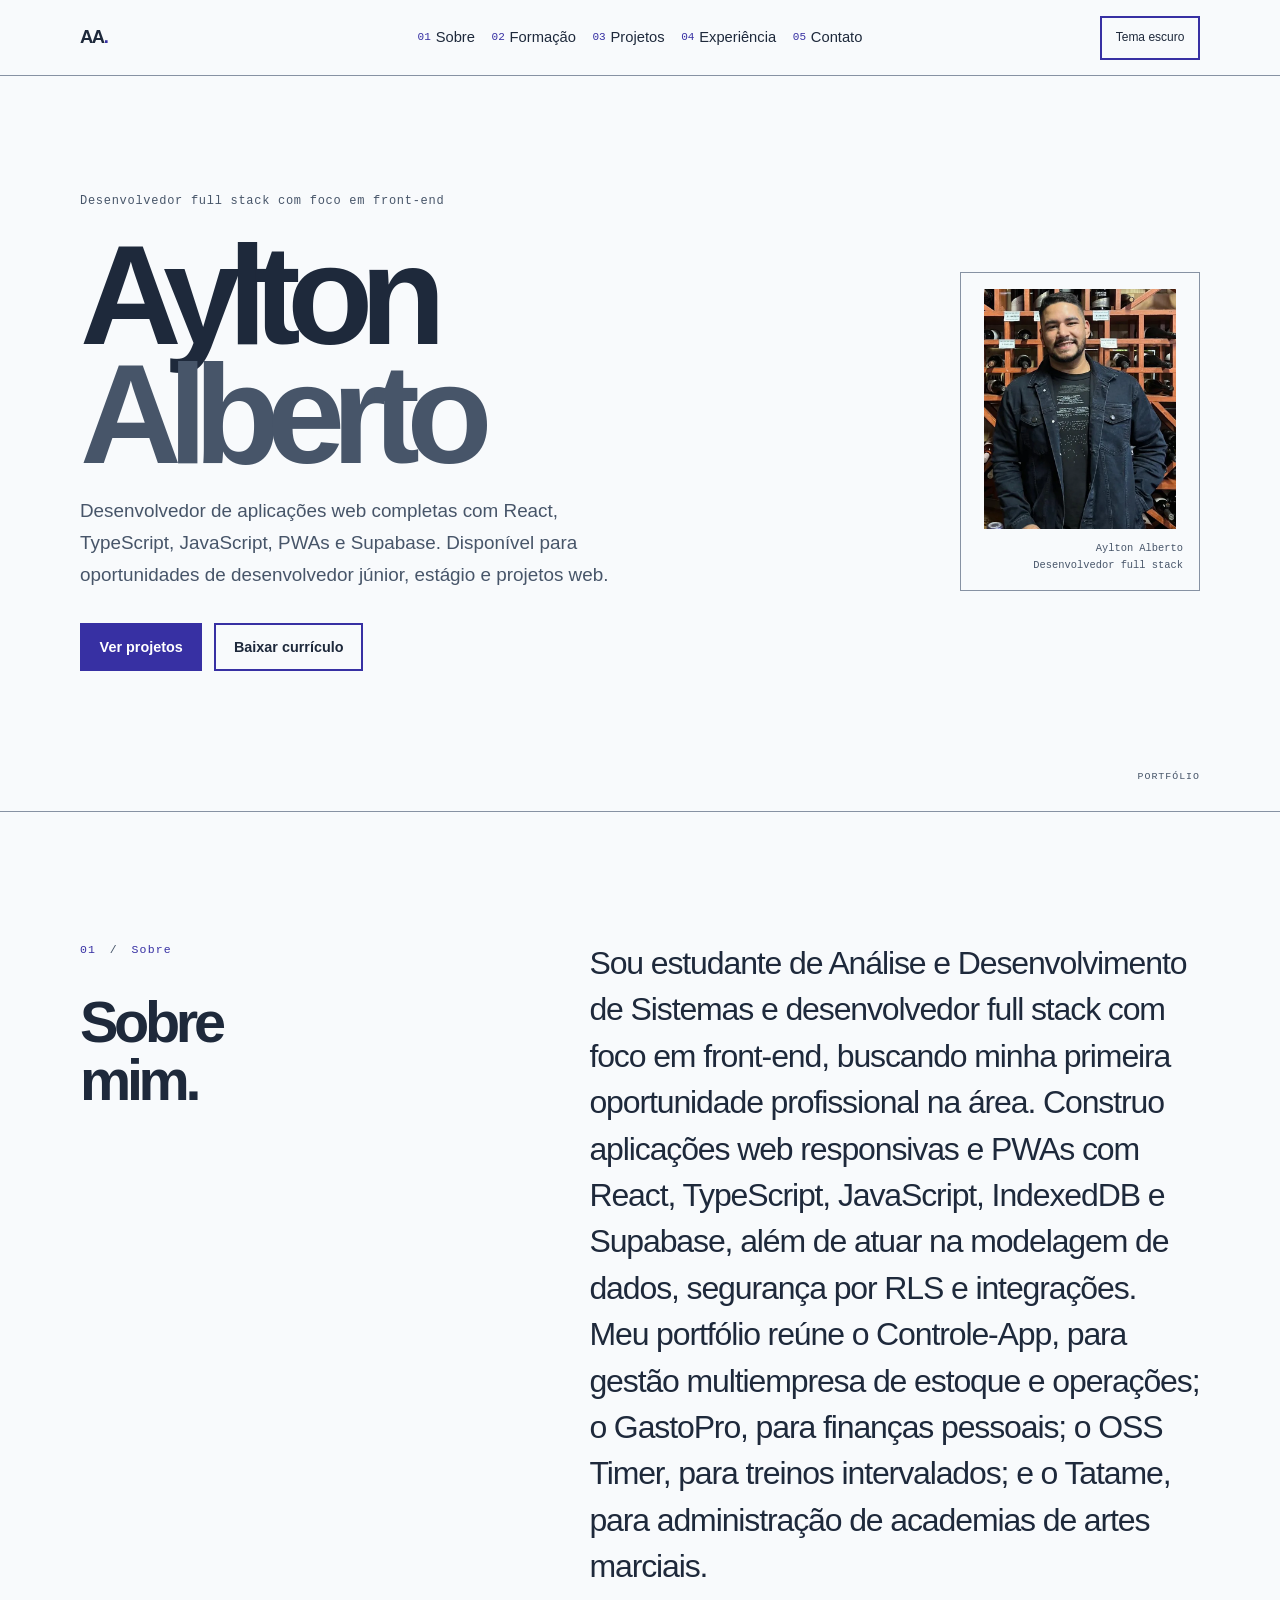
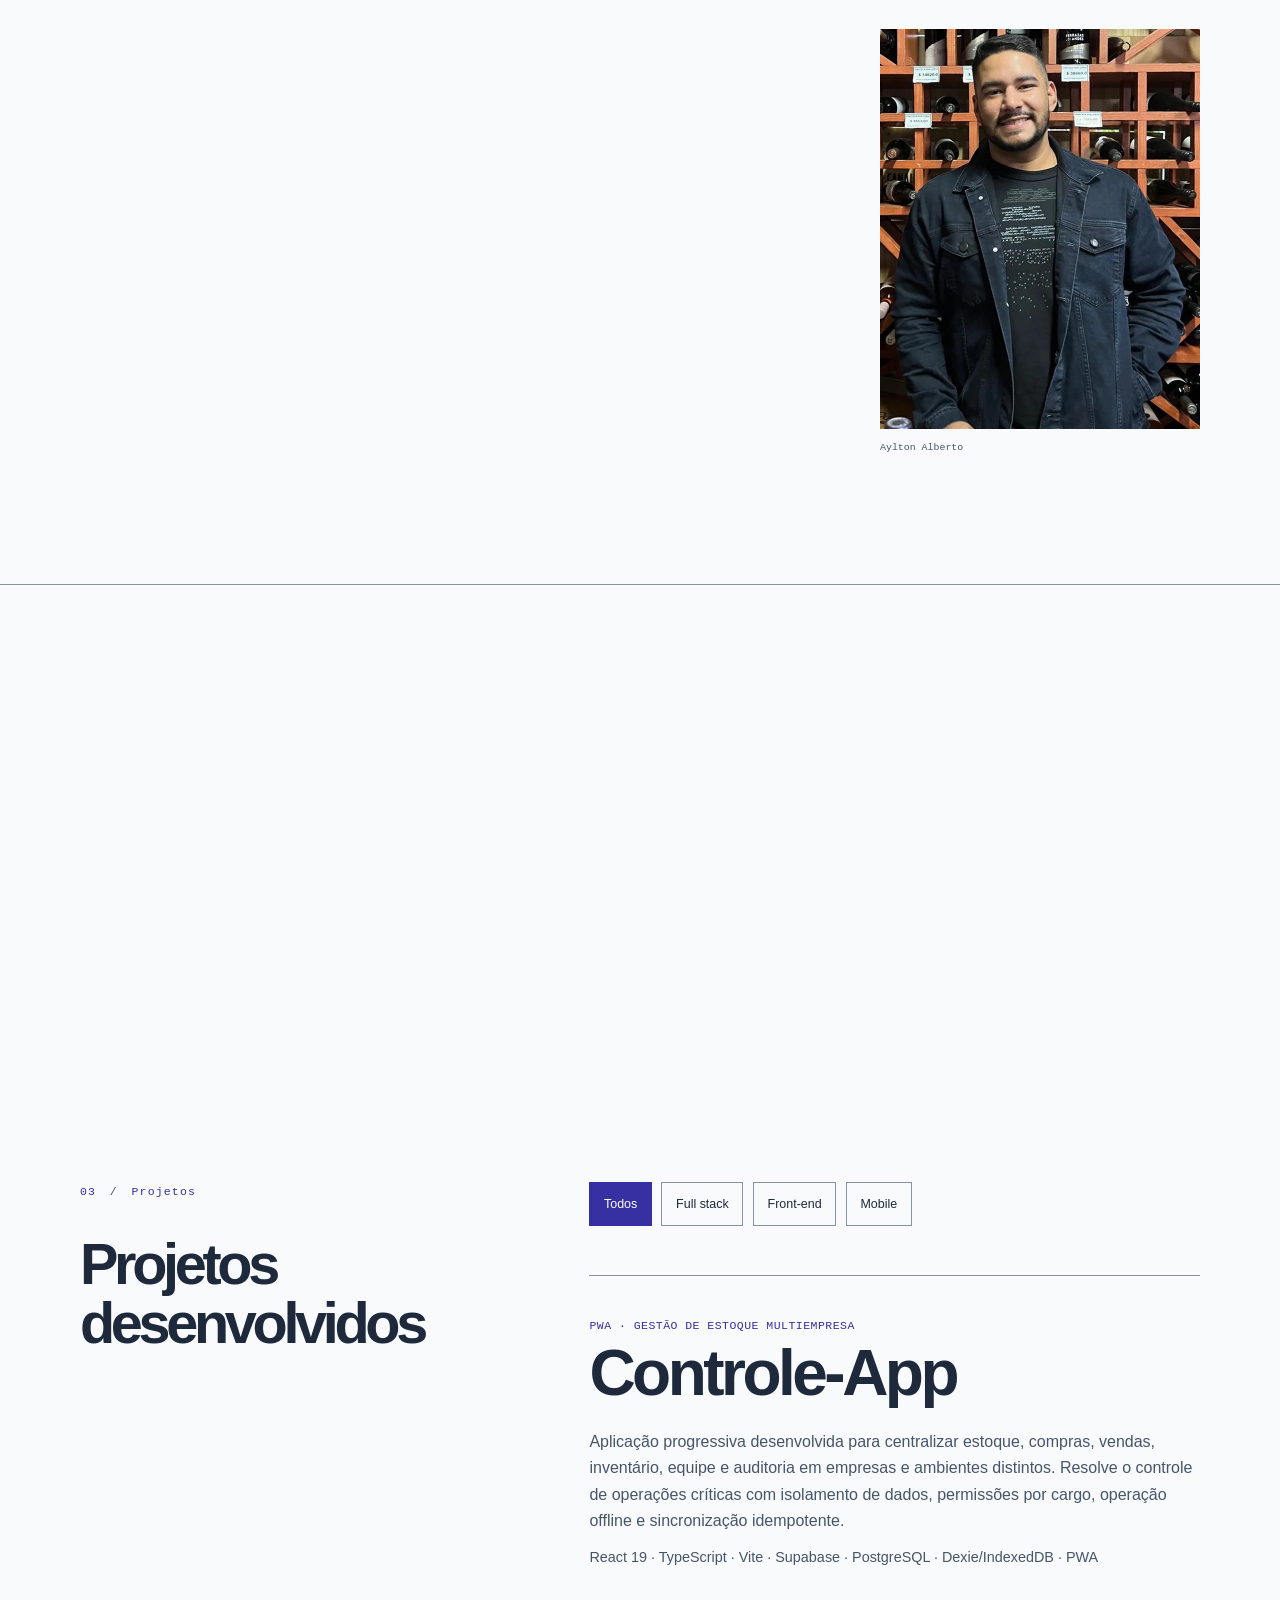
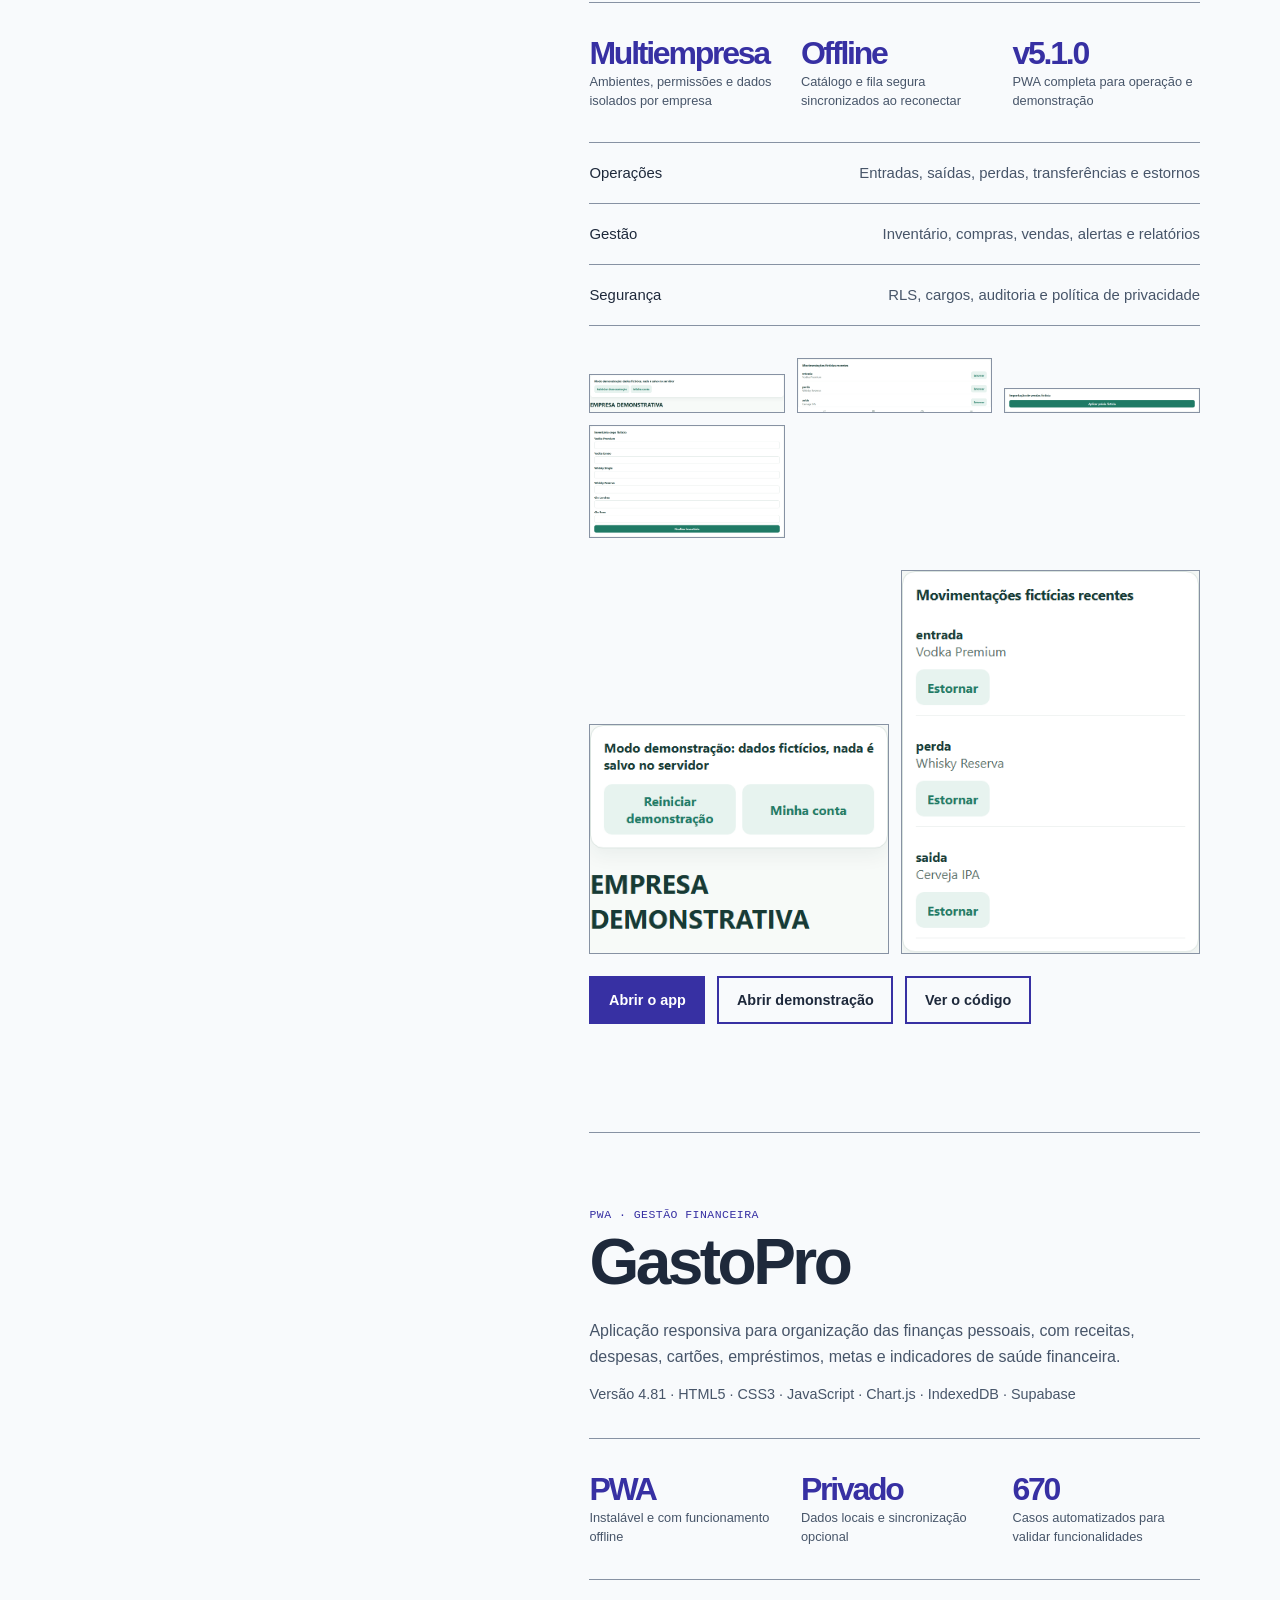
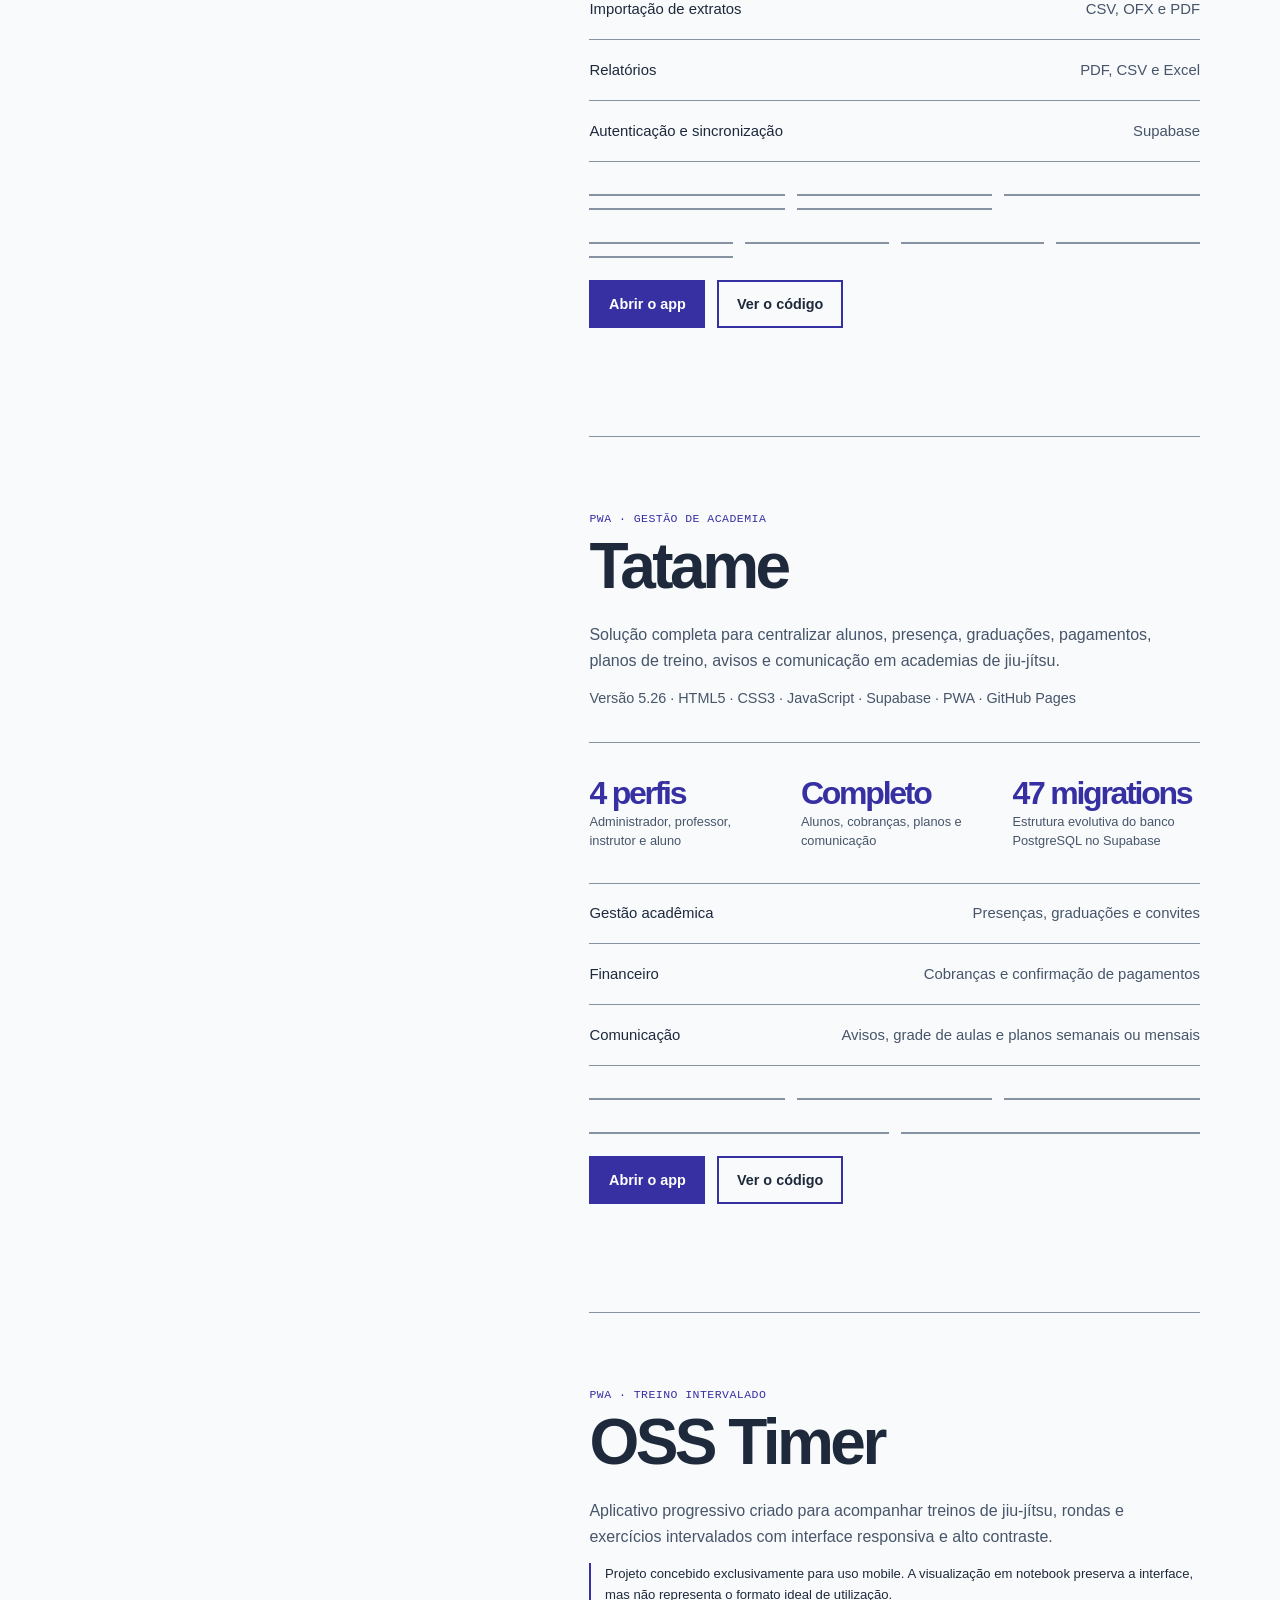
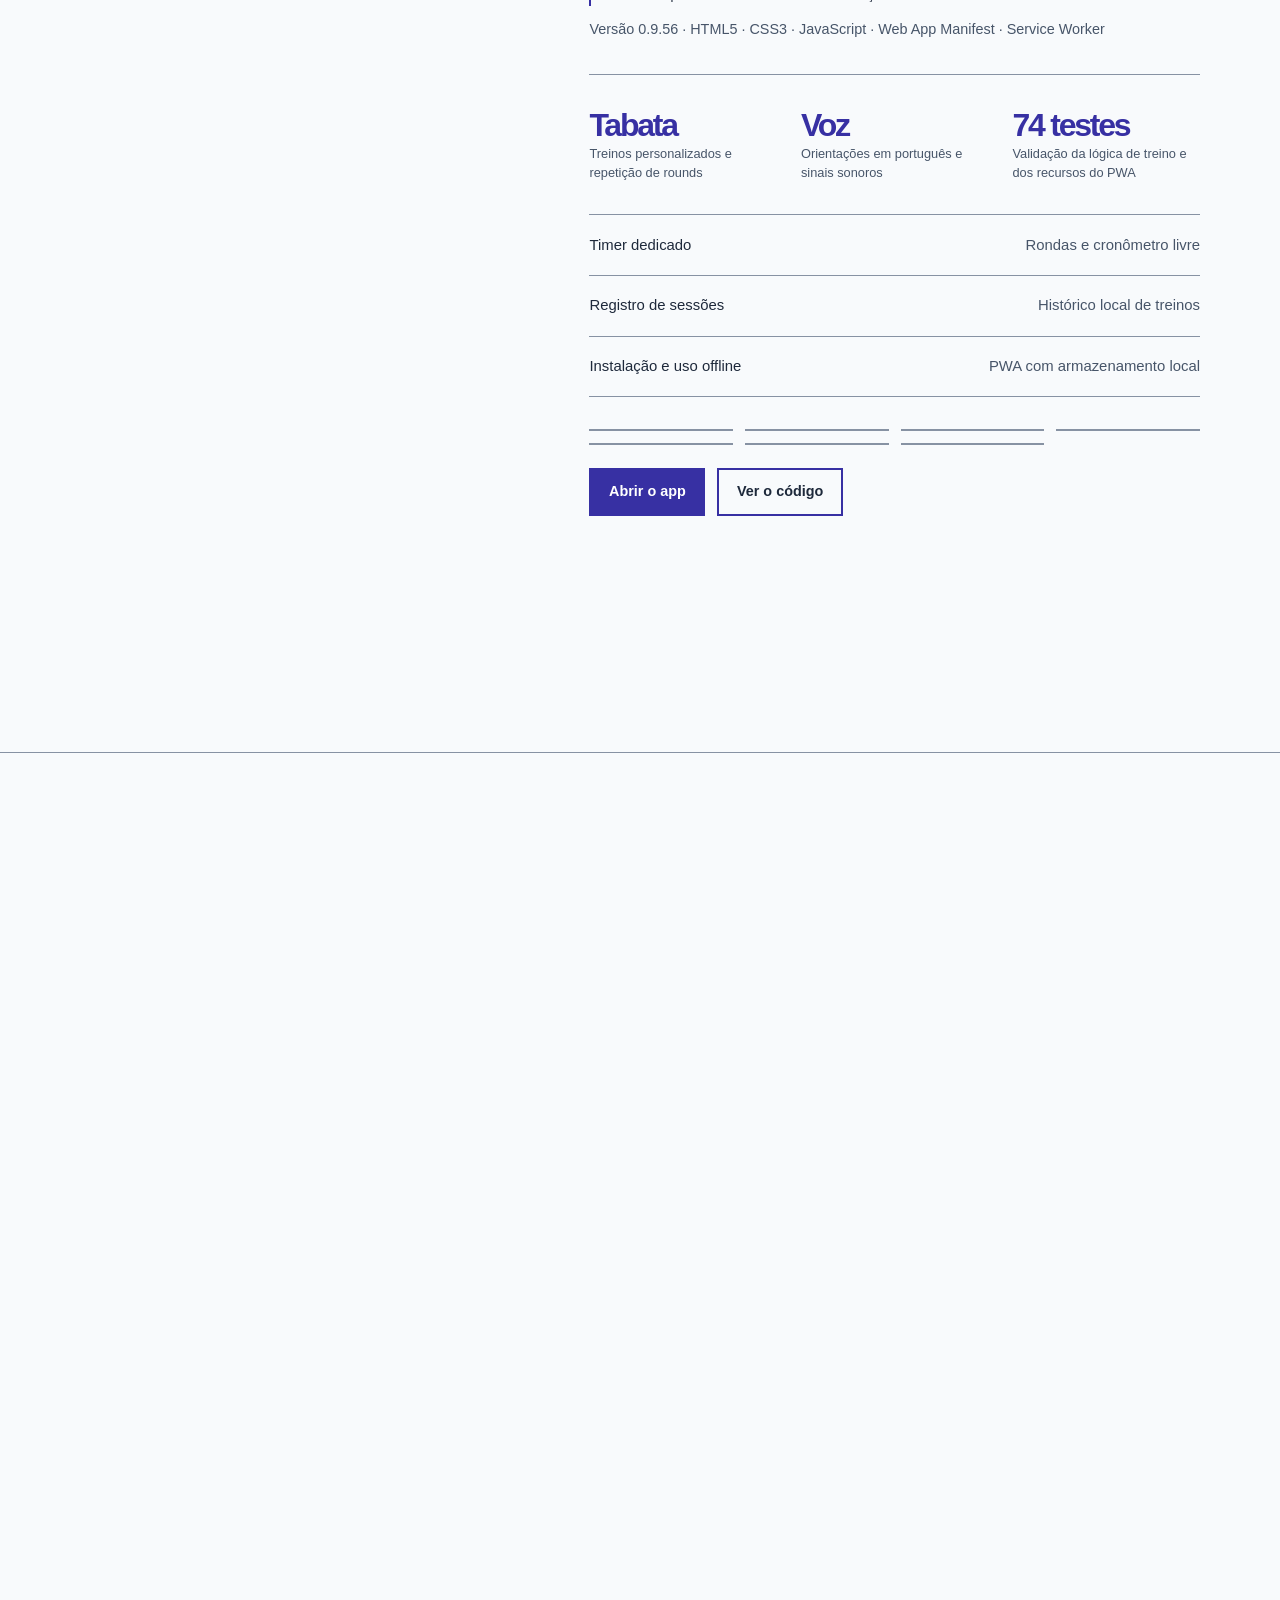
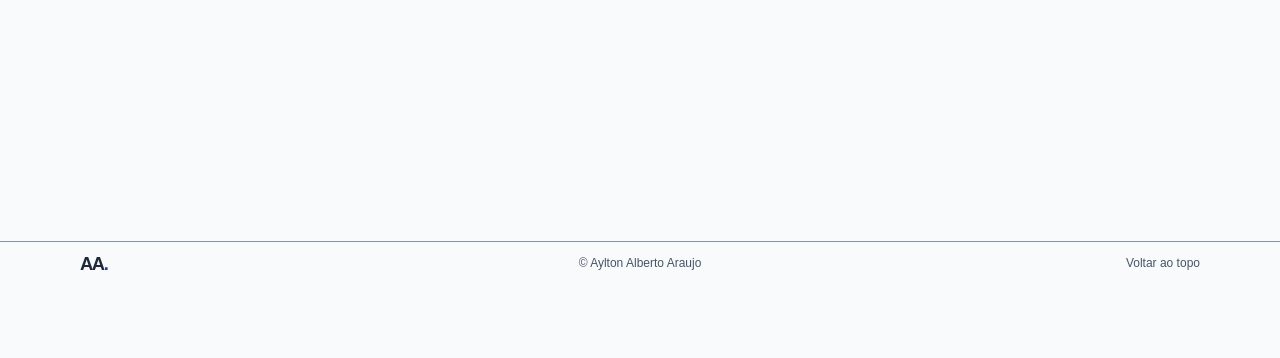
==== commit fa9328ae: "Atualiza portfólio e currículo com Controle-App Co-authored-by: Copilot <223556219+Copilot@users.nor" ====
--- a/index.html
+++ b/index.html
@@ -3,25 +3,25 @@
 <head>
   <meta charset="utf-8">
   <meta name="viewport" content="width=device-width, initial-scale=1">
-  <meta name="description" content="Portfólio de Aylton Alberto, desenvolvedor web front-end e criador dos projetos GastoPro, OSS Timer e Tatame.">
+  <meta name="description" content="Portfólio de Aylton Alberto, desenvolvedor full stack com foco em front-end e criador dos projetos Controle-App, GastoPro, OSS Timer e Tatame.">
   <meta name="theme-color" content="#0f1420">
   <meta http-equiv="Content-Security-Policy" content="default-src 'self'; img-src 'self' data:; style-src 'self'; script-src 'self'; base-uri 'none'; form-action 'none'">
   <link rel="canonical" href="https://dev-aylton.github.io/">
   <meta property="og:type" content="website">
-  <meta property="og:title" content="Aylton Alberto | Desenvolvedor Web Front-End">
-  <meta property="og:description" content="Conheça o portfólio profissional e os projetos GastoPro, OSS Timer e Tatame.">
+  <meta property="og:title" content="Aylton Alberto | Desenvolvedor Full Stack">
+  <meta property="og:description" content="Conheça o portfólio profissional e os projetos Controle-App, GastoPro, OSS Timer e Tatame.">
   <meta property="og:url" content="https://dev-aylton.github.io/">
   <meta property="og:image" content="https://dev-aylton.github.io/assets/portfolio-social.jpg">
   <meta property="og:image:secure_url" content="https://dev-aylton.github.io/assets/portfolio-social.jpg">
   <meta property="og:image:type" content="image/jpeg">
   <meta property="og:image:width" content="1200">
   <meta property="og:image:height" content="630">
-  <meta property="og:image:alt" content="Aylton Alberto, desenvolvedor web front-end, com sua foto e tecnologias principais.">
+  <meta property="og:image:alt" content="Aylton Alberto, desenvolvedor full stack, com sua foto e tecnologias principais.">
   <meta name="twitter:card" content="summary_large_image">
-  <title>Aylton Alberto | Desenvolvedor Web Front-End</title>
+  <title>Aylton Alberto | Desenvolvedor Full Stack</title>
   <link rel="icon" href="assets/favicon.svg" type="image/svg+xml">
-  <link rel="stylesheet" href="css/style.css">
-  <script src="js/main.js" defer></script>
+  <link rel="stylesheet" href="css/style.css?v=2">
+  <script src="js/main.js?v=2" defer></script>
 </head>
 <body>
   <a class="skip-link" href="#conteudo">Pular para o conteúdo</a>
@@ -47,17 +47,17 @@
   <main id="conteudo">
     <section class="hero section-shell" id="inicio" aria-labelledby="titulo-principal">
       <div class="hero-copy">
-        <p class="eyebrow">Desenvolvedor web front-end</p>
+        <p class="eyebrow">Desenvolvedor full stack com foco em front-end</p>
         <h1 id="titulo-principal">Aylton<br><span>Alberto</span></h1>
-        <p class="hero-summary">Estudante de ADS, com foco em aplicações web e PWAs desenvolvidos com HTML5, CSS3, JavaScript Vanilla e Supabase.</p>
+        <p class="hero-summary">Desenvolvedor de aplicações web completas com React, TypeScript, JavaScript, PWAs e Supabase. Disponível para oportunidades de desenvolvedor júnior, estágio e projetos web.</p>
         <div class="hero-links">
           <a class="button-link action-primary" href="#projeto">Ver projetos</a>
-          <a class="button-link action-secondary" href="#contato">Contato</a>
+          <a class="button-link action-secondary" href="assets/curriculo-aylton-alberto.pdf" download="curriculo-aylton-alberto.pdf">Baixar currículo</a>
         </div>
       </div>
       <div class="hero-mark">
         <img class="hero-portrait" src="assets/aylton-sobre.webp" alt="Foto de Aylton Alberto Araujo" width="640" height="800">
-        <span class="mark-caption">Aylton Alberto<br>Desenvolvedor júnior</span>
+        <span class="mark-caption">Aylton Alberto<br>Desenvolvedor full stack</span>
       </div>
       <div class="hero-index" aria-hidden="true">PORTFÓLIO</div>
     </section>
@@ -68,7 +68,7 @@
         <h2 id="titulo-sobre">Sobre<br>mim.</h2>
       </div>
       <div class="section-body about-body">
-        <p class="lead-copy">Sou estudante de Análise e Desenvolvimento de Sistemas e busco minha primeira oportunidade como desenvolvedor júnior. Desenvolvo aplicações web responsivas e PWAs com HTML5, CSS3, JavaScript, IndexedDB e Supabase. Meu portfólio reúne o GastoPro, para gestão financeira pessoal; o OSS Timer, para treinos de jiu-jitsu e exercícios intervalados; e o Tatame, para administração de academias de artes marciais. Trago experiência sólida em gestão de operações e aplico disciplina, organização e consistência também à engenharia de software.</p>
+        <p class="lead-copy">Sou estudante de Análise e Desenvolvimento de Sistemas e desenvolvedor full stack com foco em front-end, buscando minha primeira oportunidade profissional na área. Construo aplicações web responsivas e PWAs com React, TypeScript, JavaScript, IndexedDB e Supabase, além de atuar na modelagem de dados, segurança por RLS e integrações. Meu portfólio reúne o Controle-App, para gestão multiempresa de estoque e operações; o GastoPro, para finanças pessoais; o OSS Timer, para treinos intervalados; e o Tatame, para administração de academias de artes marciais.</p>
         <figure class="portrait">
           <img src="assets/aylton-sobre.webp" alt="Foto de Aylton Alberto Araujo" width="640" height="800">
           <figcaption>Aylton Alberto</figcaption>
@@ -100,19 +100,67 @@
         <h2 id="titulo-projeto">Projetos desenvolvidos</h2>
       </div>
       <div class="section-body">
+        <div class="project-filter" role="group" aria-label="Filtrar projetos">
+          <button class="project-filter-button is-active" type="button" data-project-filter="todos" aria-pressed="true">Todos</button>
+          <button class="project-filter-button" type="button" data-project-filter="full-stack" aria-pressed="false">Full stack</button>
+          <button class="project-filter-button" type="button" data-project-filter="front-end" aria-pressed="false">Front-end</button>
+          <button class="project-filter-button" type="button" data-project-filter="mobile" aria-pressed="false">Mobile</button>
+          <p class="project-filter-status" role="status" aria-live="polite"></p>
+        </div>
         <article class="project-card">
+          <span class="project-category" hidden>full-stack front-end</span>
+          <header class="project-card-header">
+            <p class="project-kicker">PWA · Gestão de estoque multiempresa</p>
+            <h3>Controle-App</h3>
+          </header>
+          <div class="project-intro">
+            <p>Aplicação progressiva desenvolvida para centralizar estoque, compras, vendas, inventário, equipe e auditoria em empresas e ambientes distintos. Resolve o controle de operações críticas com isolamento de dados, permissões por cargo, operação offline e sincronização idempotente.</p>
+            <p class="project-stack">React 19 · TypeScript · Vite · Supabase · PostgreSQL · Dexie/IndexedDB · PWA</p>
+          </div>
+          <div class="project-facts" aria-label="Destaques do Controle-App">
+            <p><strong>Multiempresa</strong><span>Ambientes, permissões e dados isolados por empresa</span></p>
+            <p><strong>Offline</strong><span>Catálogo e fila segura sincronizados ao reconectar</span></p>
+            <p><strong>v5.1.0</strong><span>PWA completa para operação e demonstração</span></p>
+          </div>
+          <ul class="feature-list" aria-label="Funcionalidades do Controle-App">
+            <li>Operações <span>Entradas, saídas, perdas, transferências e estornos</span></li>
+            <li>Gestão <span>Inventário, compras, vendas, alertas e relatórios</span></li>
+            <li>Segurança <span>RLS, cargos, auditoria e política de privacidade</span></li>
+          </ul>
+          <div class="project-gallery gallery-desktop" aria-label="Imagens desktop do Controle-App">
+            <figure><button class="gallery-open" type="button" aria-label="Ampliar Controle-App - início no notebook"><img src="assets/projects/Controle-App/01-notebook-inicio.png" alt="Controle-App - início no notebook" loading="lazy"></button></figure>
+            <figure><button class="gallery-open" type="button" aria-label="Ampliar Controle-App - movimentações no notebook"><img src="assets/projects/Controle-App/02-notebook-movimentacoes.png" alt="Controle-App - movimentações no notebook" loading="lazy"></button></figure>
+            <figure><button class="gallery-open" type="button" aria-label="Ampliar Controle-App - vendas no notebook"><img src="assets/projects/Controle-App/03-notebook-vendas.png" alt="Controle-App - vendas no notebook" loading="lazy"></button></figure>
+            <figure><button class="gallery-open" type="button" aria-label="Ampliar Controle-App - inventário no notebook"><img src="assets/projects/Controle-App/04-notebook-inventario.png" alt="Controle-App - inventário no notebook" loading="lazy"></button></figure>
+          </div>
+          <div class="project-gallery gallery-mobile" aria-label="Imagens mobile do Controle-App">
+            <figure><button class="gallery-open" type="button" aria-label="Ampliar Controle-App - início no celular"><img src="assets/projects/Controle-App/05-iphone-inicio.png" alt="Controle-App - início no celular" loading="lazy"></button></figure>
+            <figure><button class="gallery-open" type="button" aria-label="Ampliar Controle-App - movimentações no celular"><img src="assets/projects/Controle-App/06-iphone-movimentacoes.png" alt="Controle-App - movimentações no celular" loading="lazy"></button></figure>
+          </div>
+          <div class="project-links">
+            <div class="action-group">
+              <a class="button-link action-primary" href="https://dev-aylton.github.io/Controle-App/" target="_blank" rel="noopener noreferrer">Abrir o app</a>
+              <a class="button-link action-secondary" href="https://dev-aylton.github.io/Controle-App/#/demo" target="_blank" rel="noopener noreferrer">Abrir demonstração</a>
+              <a class="button-link action-secondary" href="https://github.com/Dev-Aylton/Controle-App" target="_blank" rel="noopener noreferrer">Ver o código</a>
+              <p class="action-status" role="status" aria-live="polite"></p>
+            </div>
+          </div>
+        </article>
+
+        <article class="project-card">
+          <span class="project-category" hidden>full-stack front-end</span>
           <header class="project-card-header">
             <p class="project-kicker">PWA · Gestão financeira</p>
             <h3>GastoPro</h3>
           </header>
           <div class="project-intro">
             <p>Aplicação responsiva para organização das finanças pessoais, com receitas, despesas, cartões, empréstimos, metas e indicadores de saúde financeira.</p>
-            <p class="project-stack">HTML5 · CSS3 · JavaScript · Chart.js · IndexedDB · Supabase</p>
+            <p class="project-stack">Versão 4.81 · HTML5 · CSS3 · JavaScript · Chart.js · IndexedDB · Supabase</p>
           </div>
           <div class="project-facts" aria-label="Destaques do GastoPro">
             <p><strong>PWA</strong><span>Instalável e com funcionamento offline</span></p>
             <p><strong>Privado</strong><span>Dados locais e sincronização opcional</span></p>
-            <p><strong>600+</strong><span>Testes automatizados para validar funcionalidades</span></p>
+            <p><strong>670</strong><span>Casos automatizados para validar funcionalidades</span></p>
           </div>
           <ul class="feature-list" aria-label="Funcionalidades do GastoPro">
             <li>Importação de extratos <span>CSV, OFX e PDF</span></li>
@@ -143,6 +191,45 @@
         </article>
 
         <article class="project-card">
+          <span class="project-category" hidden>full-stack front-end</span>
+          <header class="project-card-header">
+            <p class="project-kicker">PWA · Gestão de academia</p>
+            <h3>Tatame</h3>
+          </header>
+          <div class="project-intro">
+            <p>Solução completa para centralizar alunos, presença, graduações, pagamentos, planos de treino, avisos e comunicação em academias de jiu-jítsu.</p>
+            <p class="project-stack">Versão 5.26 · HTML5 · CSS3 · JavaScript · Supabase · PWA · GitHub Pages</p>
+          </div>
+          <div class="project-facts" aria-label="Destaques do Tatame">
+            <p><strong>4 perfis</strong><span>Administrador, professor, instrutor e aluno</span></p>
+            <p><strong>Completo</strong><span>Alunos, cobranças, planos e comunicação</span></p>
+            <p><strong>47 migrations</strong><span>Estrutura evolutiva do banco PostgreSQL no Supabase</span></p>
+          </div>
+          <ul class="feature-list" aria-label="Funcionalidades do Tatame">
+            <li>Gestão acadêmica <span>Presenças, graduações e convites</span></li>
+            <li>Financeiro <span>Cobranças e confirmação de pagamentos</span></li>
+            <li>Comunicação <span>Avisos, grade de aulas e planos semanais ou mensais</span></li>
+          </ul>
+          <div class="project-gallery gallery-desktop" aria-label="Imagens desktop do Tatame">
+            <figure><button class="gallery-open" type="button" aria-label="Ampliar Tatame - painel do professor no notebook"><img src="assets/projects/Tatame/tatame-professor-notebook-home.png" alt="Tatame - painel do professor no notebook" loading="lazy"></button></figure>
+            <figure><button class="gallery-open" type="button" aria-label="Ampliar Tatame - planos no notebook"><img src="assets/projects/Tatame/tatame-professor-notebook-planos.png" alt="Tatame - planos no notebook" loading="lazy"></button></figure>
+            <figure><button class="gallery-open" type="button" aria-label="Ampliar Tatame - pagamentos no notebook"><img src="assets/projects/Tatame/tatame-professor-notebook-pagamentos.png" alt="Tatame - pagamentos no notebook" loading="lazy"></button></figure>
+          </div>
+          <div class="project-gallery gallery-mobile" aria-label="Imagens mobile do Tatame">
+            <figure><button class="gallery-open" type="button" aria-label="Ampliar Tatame - painel do professor no iPhone"><img src="assets/projects/Tatame/tatame-professor-iphone-home.png" alt="Tatame - painel do professor no iPhone" loading="lazy"></button></figure>
+            <figure><button class="gallery-open" type="button" aria-label="Ampliar Tatame - planos no iPhone"><img src="assets/projects/Tatame/tatame-professor-iphone-planos.png" alt="Tatame - planos no iPhone" loading="lazy"></button></figure>
+          </div>
+          <div class="project-links">
+            <div class="action-group">
+              <a class="button-link action-primary" href="https://dev-aylton.github.io/tatame-app/" target="_blank" rel="noopener noreferrer">Abrir o app</a>
+              <a class="button-link action-secondary" href="https://github.com/Dev-Aylton/tatame-app" target="_blank" rel="noopener noreferrer">Ver o código</a>
+              <p class="action-status" role="status" aria-live="polite"></p>
+            </div>
+          </div>
+        </article>
+
+        <article class="project-card">
+          <span class="project-category" hidden>front-end mobile</span>
           <header class="project-card-header">
             <p class="project-kicker">PWA · Treino intervalado</p>
             <h3>OSS Timer</h3>
@@ -150,12 +237,12 @@
           <div class="project-intro">
             <p>Aplicativo progressivo criado para acompanhar treinos de jiu-jítsu, rondas e exercícios intervalados com interface responsiva e alto contraste.</p>
             <p class="project-note">Projeto concebido exclusivamente para uso mobile. A visualização em notebook preserva a interface, mas não representa o formato ideal de utilização.</p>
-            <p class="project-stack">HTML5 · CSS3 · JavaScript · Web App Manifest · Service Worker</p>
+            <p class="project-stack">Versão 0.9.56 · HTML5 · CSS3 · JavaScript · Web App Manifest · Service Worker</p>
           </div>
           <div class="project-facts" aria-label="Destaques do OSS Timer">
             <p><strong>Tabata</strong><span>Treinos personalizados e repetição de rounds</span></p>
             <p><strong>Voz</strong><span>Orientações em português e sinais sonoros</span></p>
-            <p><strong>Local</strong><span>Treinos e histórico armazenados no dispositivo</span></p>
+            <p><strong>74 testes</strong><span>Validação da lógica de treino e dos recursos do PWA</span></p>
           </div>
           <ul class="feature-list" aria-label="Funcionalidades do OSS Timer">
             <li>Timer dedicado <span>Rondas e cronômetro livre</span></li>
@@ -180,42 +267,6 @@
           </div>
         </article>
 
-        <article class="project-card">
-          <header class="project-card-header">
-            <p class="project-kicker">PWA · Gestão de academia</p>
-            <h3>Tatame</h3>
-          </header>
-          <div class="project-intro">
-            <p>Solução completa para centralizar alunos, presença, graduações, pagamentos, planos de treino, avisos e comunicação em academias de jiu-jítsu.</p>
-            <p class="project-stack">HTML5 · CSS3 · JavaScript · Supabase · PWA · GitHub Pages</p>
-          </div>
-          <div class="project-facts" aria-label="Destaques do Tatame">
-            <p><strong>4 perfis</strong><span>Administrador, professor, instrutor e aluno</span></p>
-            <p><strong>Completo</strong><span>Alunos, cobranças, planos e comunicação</span></p>
-            <p><strong>Responsivo</strong><span>Interfaces para desktop e dispositivos móveis</span></p>
-          </div>
-          <ul class="feature-list" aria-label="Funcionalidades do Tatame">
-            <li>Gestão acadêmica <span>Presenças, graduações e convites</span></li>
-            <li>Financeiro <span>Cobranças e confirmação de pagamentos</span></li>
-            <li>Comunicação <span>Avisos, grade de aulas e planos semanais ou mensais</span></li>
-          </ul>
-          <div class="project-gallery gallery-desktop" aria-label="Imagens desktop do Tatame">
-            <figure><button class="gallery-open" type="button" aria-label="Ampliar Tatame - painel do professor no notebook"><img src="assets/projects/Tatame/tatame-professor-notebook-home.png" alt="Tatame - painel do professor no notebook" loading="lazy"></button></figure>
-            <figure><button class="gallery-open" type="button" aria-label="Ampliar Tatame - planos no notebook"><img src="assets/projects/Tatame/tatame-professor-notebook-planos.png" alt="Tatame - planos no notebook" loading="lazy"></button></figure>
-            <figure><button class="gallery-open" type="button" aria-label="Ampliar Tatame - pagamentos no notebook"><img src="assets/projects/Tatame/tatame-professor-notebook-pagamentos.png" alt="Tatame - pagamentos no notebook" loading="lazy"></button></figure>
-          </div>
-          <div class="project-gallery gallery-mobile" aria-label="Imagens mobile do Tatame">
-            <figure><button class="gallery-open" type="button" aria-label="Ampliar Tatame - painel do professor no iPhone"><img src="assets/projects/Tatame/tatame-professor-iphone-home.png" alt="Tatame - painel do professor no iPhone" loading="lazy"></button></figure>
-            <figure><button class="gallery-open" type="button" aria-label="Ampliar Tatame - planos no iPhone"><img src="assets/projects/Tatame/tatame-professor-iphone-planos.png" alt="Tatame - planos no iPhone" loading="lazy"></button></figure>
-          </div>
-          <div class="project-links">
-            <div class="action-group">
-              <a class="button-link action-primary" href="https://dev-aylton.github.io/tatame-app/" target="_blank" rel="noopener noreferrer">Abrir o app</a>
-              <a class="button-link action-secondary" href="https://github.com/Dev-Aylton/tatame-app" target="_blank" rel="noopener noreferrer">Ver o código</a>
-              <p class="action-status" role="status" aria-live="polite"></p>
-            </div>
-          </div>
-        </article>
       </div>
     </section>
 
--- a/css/style.css
+++ b/css/style.css
@@ -553,10 +553,11 @@
 
 .project-facts strong {
   color: var(--color-accent);
-  font-size: clamp(2rem, 4.5vw, 4rem);
+  font-size: clamp(1.65rem, 2.5vw, 2.75rem);
   font-weight: 600;
   letter-spacing: -0.07em;
   line-height: 1.15;
+  overflow-wrap: anywhere;
 }
 
 .project-facts span {
@@ -594,6 +595,46 @@
 
 .project-card {
   padding-bottom: 4.5rem;
+}
+
+.project-filter {
+  display: flex;
+  align-items: center;
+  flex-wrap: wrap;
+  gap: 0.6rem;
+  margin-bottom: 2.5rem;
+  padding-bottom: 1.25rem;
+  border-bottom: 1px solid var(--color-line);
+}
+
+.project-filter-button {
+  min-height: 44px;
+  padding: 0.55rem 0.85rem;
+  border: 1px solid var(--color-line);
+  background: transparent;
+  color: var(--color-text);
+  font-size: 0.78rem;
+  cursor: pointer;
+}
+
+.project-filter-button:hover,
+.project-filter-button.is-active {
+  border-color: var(--color-accent);
+  background: var(--color-accent);
+  color: var(--button-ink);
+}
+
+.project-filter-status {
+  flex-basis: 100%;
+  min-height: 1.2rem;
+  margin: 0;
+  color: var(--color-muted);
+  font-family: var(--font-mono);
+  font-size: 0.72rem;
+}
+
+.project-card[hidden] {
+  display: none;
 }
 
 .project-card + .project-card {
@@ -947,6 +988,11 @@
   transform: translateY(0);
 }
 
+.project-section.reveal:not(.is-visible) {
+  opacity: 1;
+  transform: none;
+}
+
 @media (max-width: 900px) {
   .site-header {
     grid-template-columns: auto 1fr auto;
